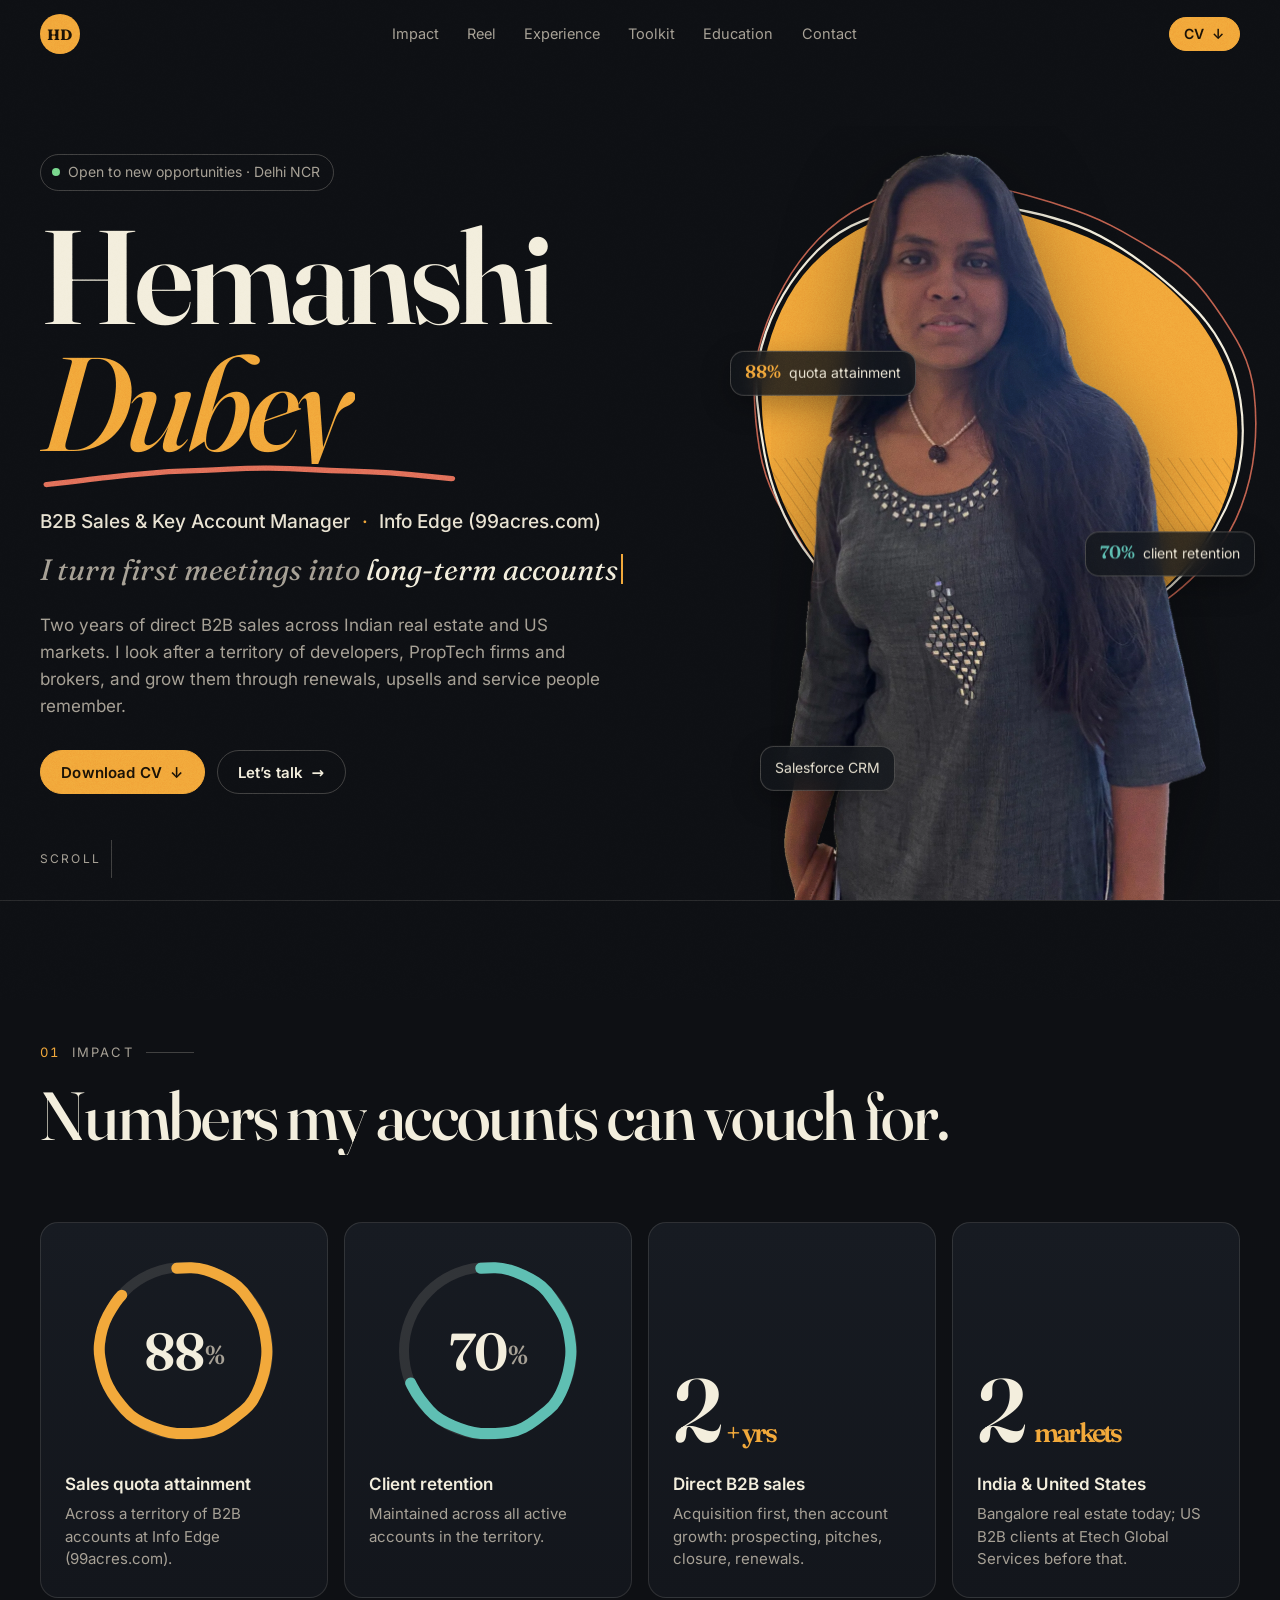
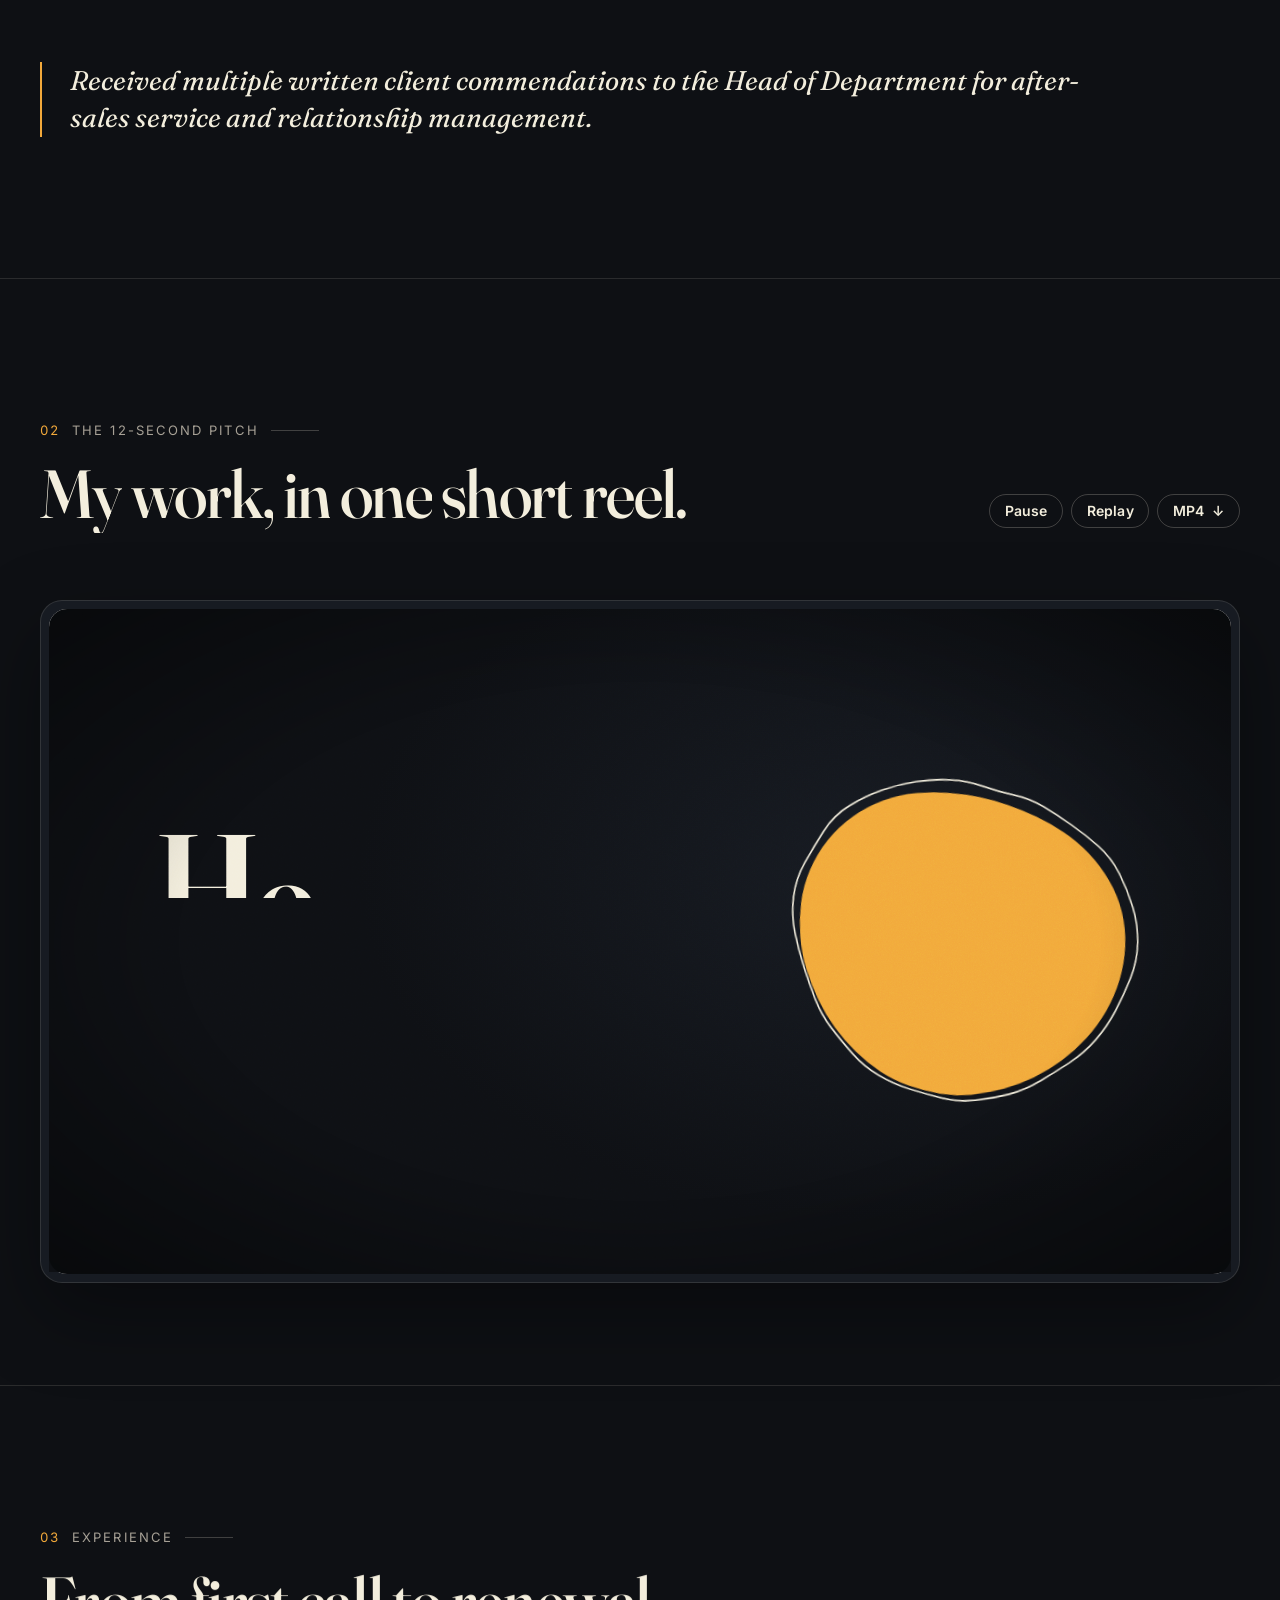
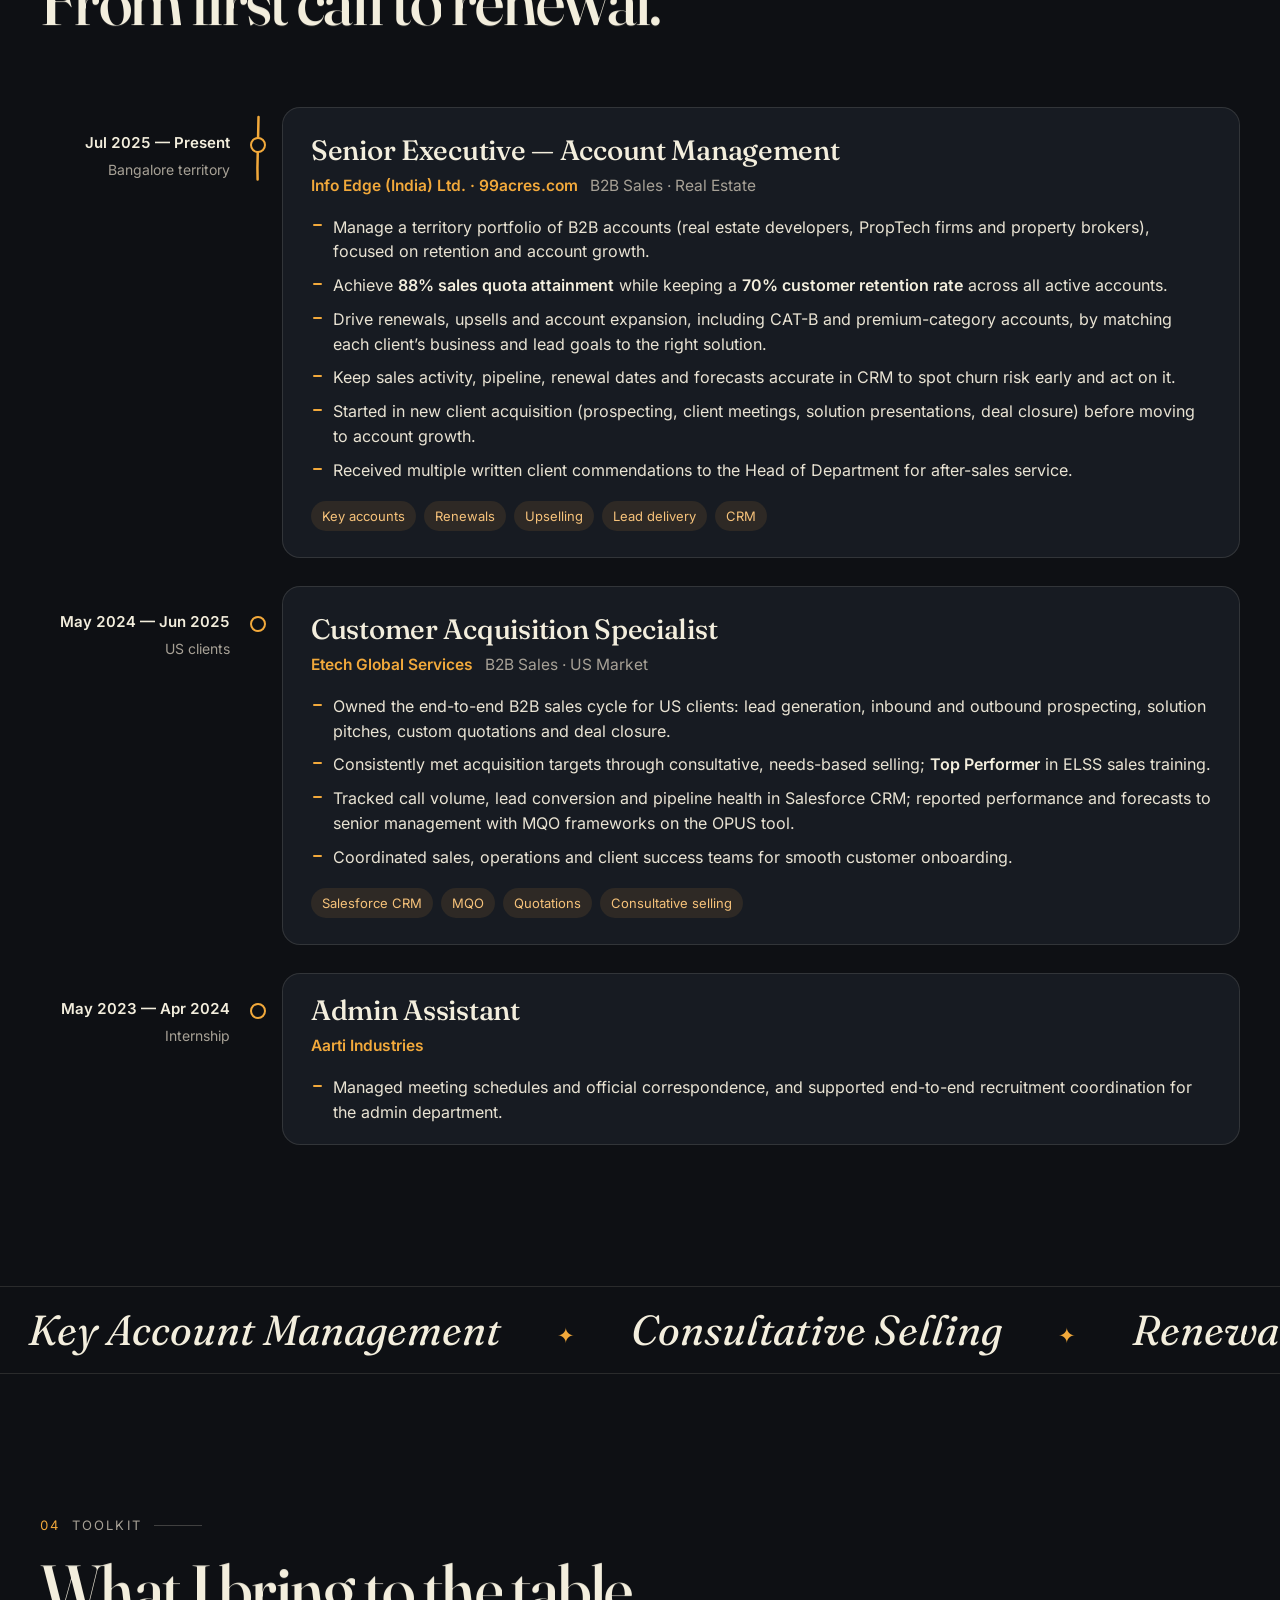
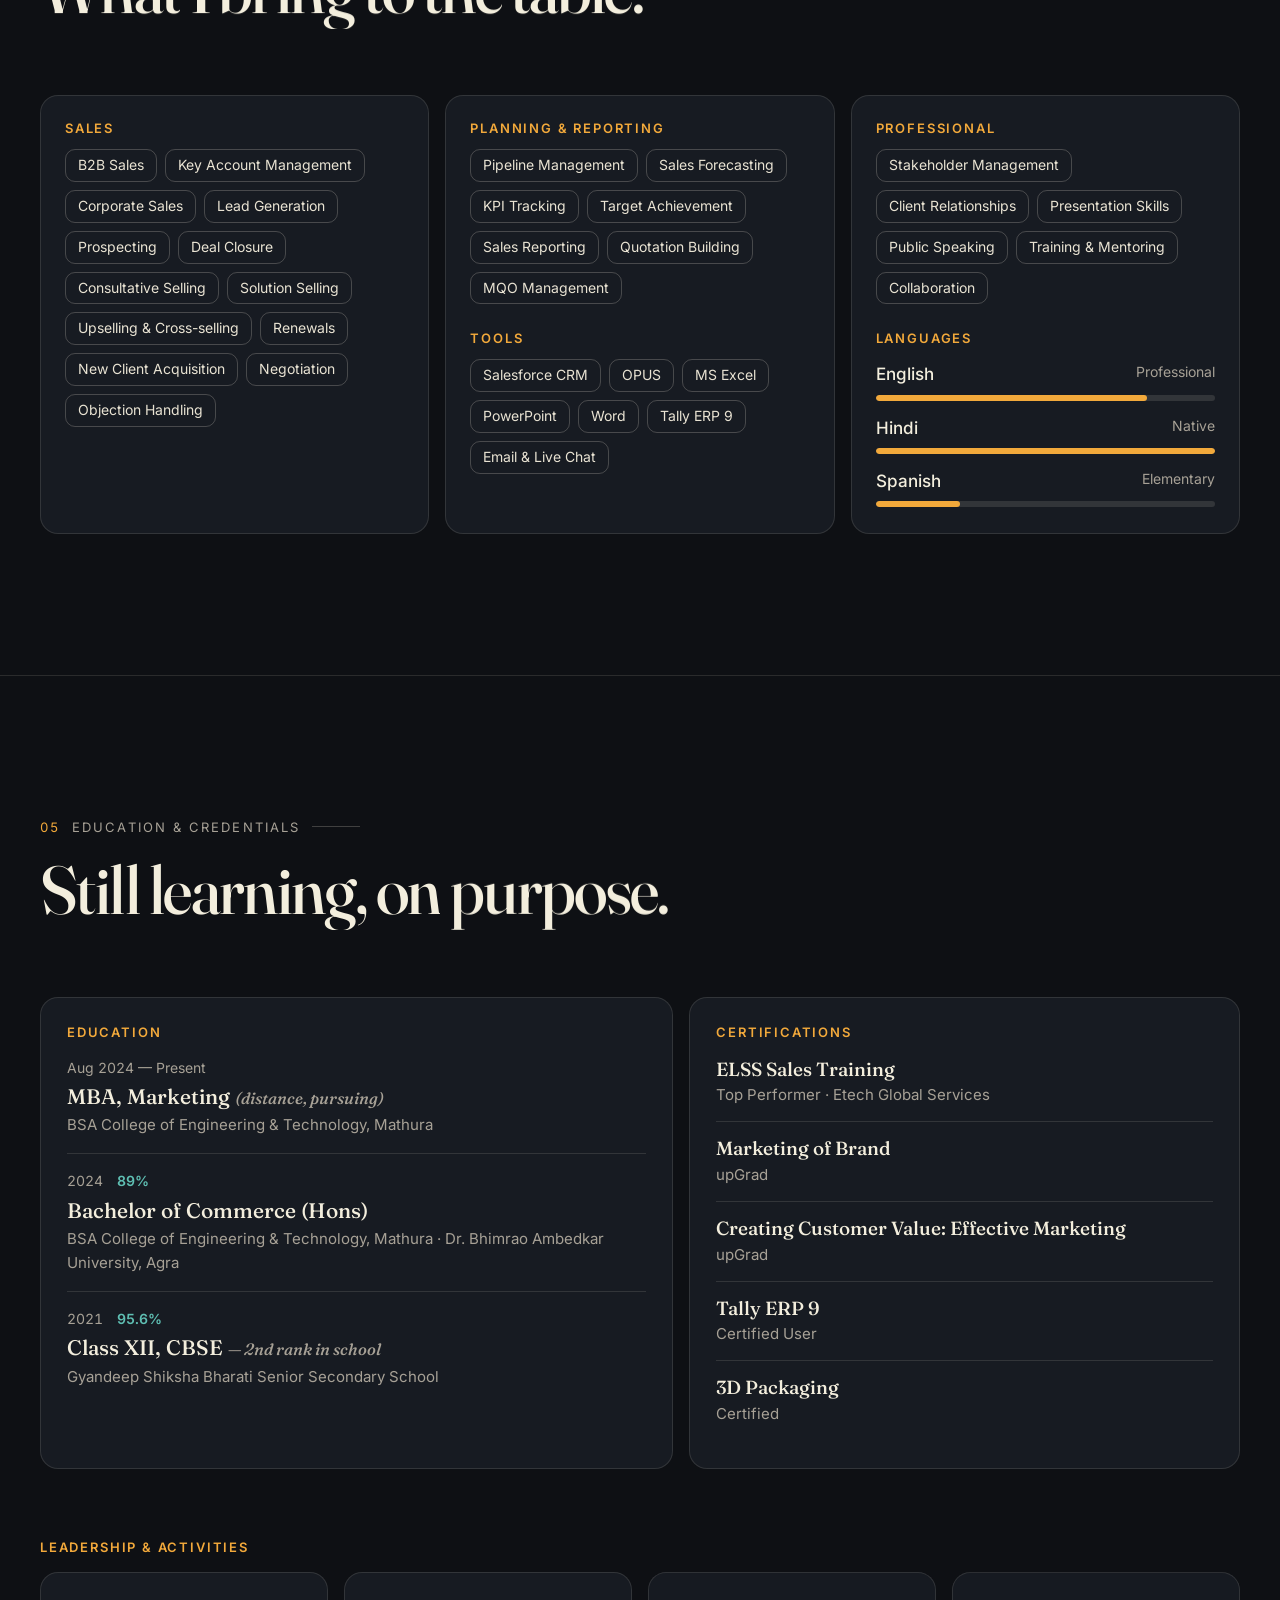
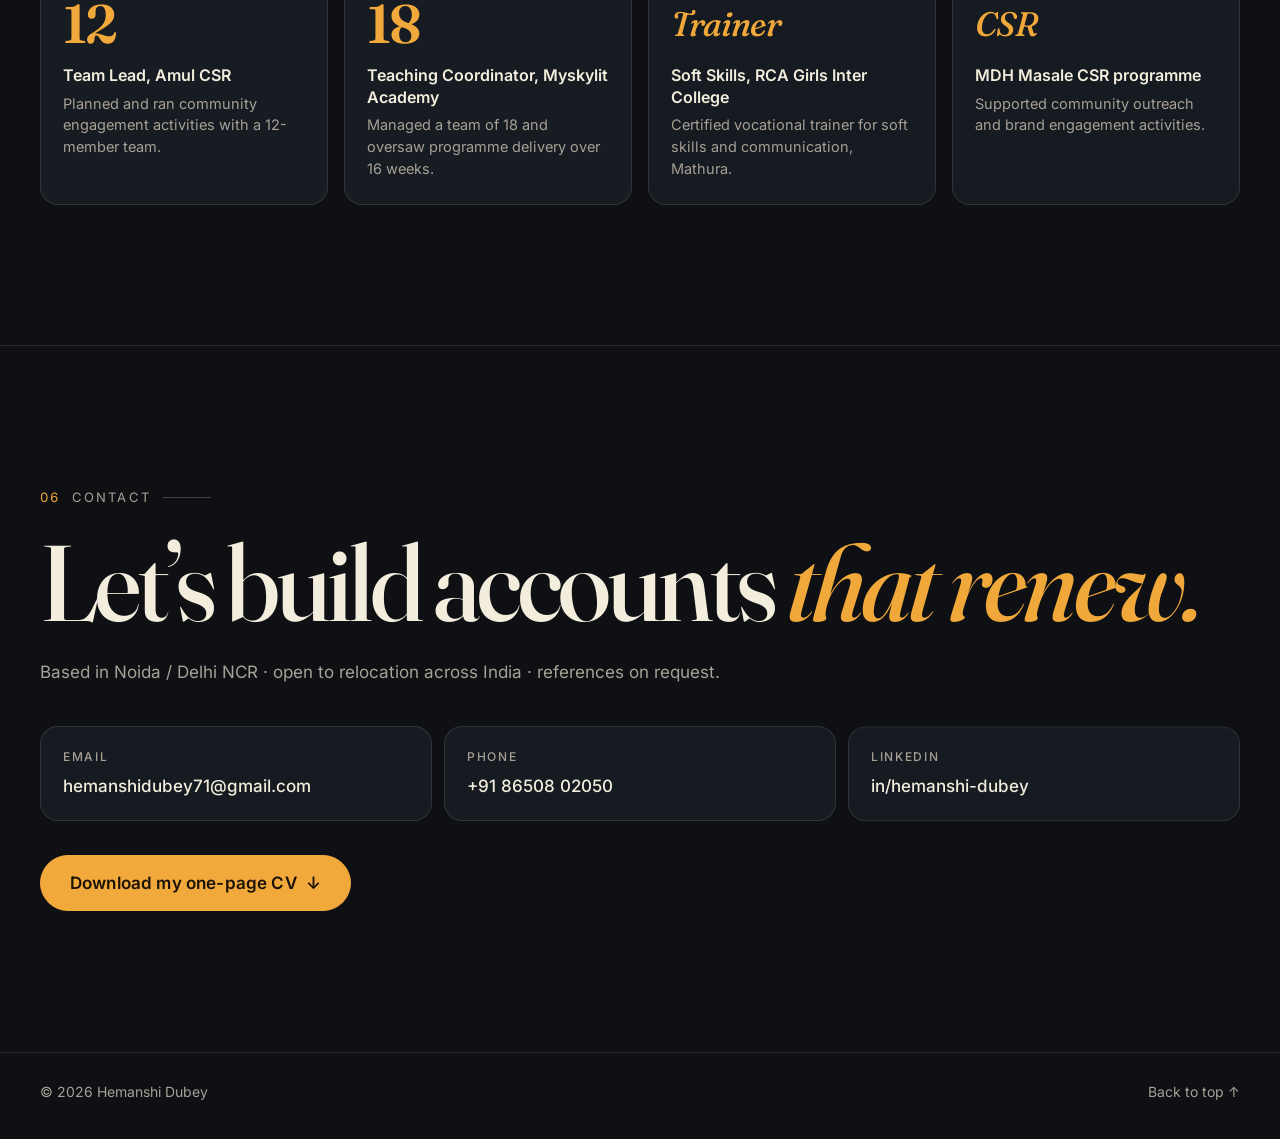
==== index.html @ a1d341cd "Hemanshi Dubey: portfolio site, one-page CV and 12-second reel Static site served from the repo root" ====
<!doctype html>
<html lang="en">
<head>
  <meta charset="utf-8">
  <meta name="viewport" content="width=device-width, initial-scale=1, viewport-fit=cover">
  <title>Hemanshi Dubey — B2B Sales &amp; Key Account Manager</title>
  <meta name="description" content="Hemanshi Dubey — B2B Sales Account Manager at Info Edge (99acres.com). 88% quota attainment, 70% client retention, real estate and US B2B markets. Based in Noida / Delhi NCR, open to relocation.">
  <meta name="theme-color" content="#0E1014">
  <link rel="canonical" href="https://hemanshi-dubey.vercel.app/">
  <meta property="og:type" content="profile">
  <meta property="og:title" content="Hemanshi Dubey — B2B Sales & Key Account Manager">
  <meta property="og:description" content="88% quota attainment · 70% client retention · Real estate & US B2B sales. Info Edge (99acres.com).">
  <meta property="og:url" content="https://hemanshi-dubey.vercel.app/">
  <meta property="og:image" content="https://hemanshi-dubey.vercel.app/assets/og.jpg">
  <meta property="og:image:width" content="1200">
  <meta property="og:image:height" content="630">
  <meta name="twitter:card" content="summary_large_image">
  <link rel="icon" href="assets/favicon.svg" type="image/svg+xml">
  <link rel="preload" href="assets/fonts/fraunces-normal.woff2" as="font" type="font/woff2" crossorigin>
  <link rel="preload" href="assets/fonts/inter-normal.woff2" as="font" type="font/woff2" crossorigin>
  <link rel="preload" href="assets/hemanshi.webp" as="image" type="image/webp">
  <script>document.documentElement.classList.add("js")</script>
  <link rel="stylesheet" href="styles.css">
  <script type="application/ld+json">
  {
    "@context": "https://schema.org",
    "@type": "Person",
    "name": "Hemanshi Dubey",
    "jobTitle": "Senior Executive — Account Management",
    "worksFor": { "@type": "Organization", "name": "Info Edge (India) Ltd. — 99acres.com" },
    "email": "mailto:hemanshidubey71@gmail.com",
    "telephone": "+91 8650802050",
    "address": { "@type": "PostalAddress", "addressLocality": "Noida", "addressRegion": "Uttar Pradesh", "addressCountry": "IN" },
    "url": "https://hemanshi-dubey.vercel.app/",
    "sameAs": ["https://www.linkedin.com/in/hemanshi-dubey-42394a299"]
  }
  </script>
</head>
<body>
  <canvas class="intro" aria-hidden="true"></canvas>
  <noscript><style>.intro{display:none}</style></noscript>
  <div class="grain" aria-hidden="true"></div>

  <header class="nav" id="top">
    <a class="nav__mark" href="#top" aria-label="Hemanshi Dubey, back to top">
      <span class="mono">HD</span>
    </a>
    <nav class="nav__links" aria-label="Sections">
      <a href="#impact">Impact</a>
      <a href="#reel">Reel</a>
      <a href="#experience">Experience</a>
      <a href="#toolkit">Toolkit</a>
      <a href="#credentials">Education</a>
      <a href="#contact">Contact</a>
    </nav>
    <a class="btn btn--small" href="Hemanshi_Dubey_CV.pdf" download>CV <span aria-hidden="true">↓</span></a>
  </header>

  <main>
    <!-- ───────────── Hero ───────────── -->
    <section class="hero" aria-labelledby="name">
      <div class="hero__copy">
        <p class="pill reveal-up"><span class="pill__dot" aria-hidden="true"></span>Open to new opportunities · Delhi NCR</p>
        <h1 id="name" class="hero__name">
          <span class="line"><span class="split">Hemanshi</span></span>
          <span class="line line--accent"><span class="split">Dubey</span><svg class="swoosh" viewBox="0 0 400 60" preserveAspectRatio="none" aria-hidden="true"><path pathLength="1"/></svg></span>
        </h1>
        <p class="hero__role reveal-up">B2B Sales &amp; Key Account Manager <span class="sep">·</span> <span class="co">Info Edge (99acres.com)</span></p>
        <p class="hero__typed reveal-up" aria-label="I turn first meetings into long-term accounts.">
          <span aria-hidden="true">I turn first meetings into <span class="typed">long-term accounts</span><span class="caret"></span></span>
        </p>
        <p class="hero__summary reveal-up">
          Two years of direct B2B sales across Indian real estate and US markets. I look after a territory of
          developers, PropTech firms and brokers, and grow them through renewals, upsells and service people remember.
        </p>
        <div class="hero__ctas reveal-up">
          <a class="btn" href="Hemanshi_Dubey_CV.pdf" download>Download CV <span aria-hidden="true">↓</span></a>
          <a class="btn btn--ghost" href="#contact">Let’s talk <span aria-hidden="true">→</span></a>
        </div>
      </div>

      <figure class="hero__figure" aria-label="Portrait of Hemanshi Dubey">
        <div class="hero__halo" aria-hidden="true"><svg class="hero__blob" viewBox="0 0 600 600">
          <defs>
            <pattern id="hatch" width="9" height="9" patternUnits="userSpaceOnUse" patternTransform="rotate(-35)">
              <line x1="0" y1="0" x2="0" y2="9" stroke="#1A1206" stroke-width="1.4" stroke-opacity=".22"/>
            </pattern>
            <clipPath id="blob-clip"><path class="blob-clip-path"/></clipPath>
          </defs>
          <path class="blob-fill"/>
          <rect x="0" y="330" width="600" height="300" fill="url(#hatch)" clip-path="url(#blob-clip)"/>
          <path class="blob-ink blob-ink--b"/>
          <path class="blob-ink"/>
        </svg></div>
        <img class="hero__photo" src="assets/hemanshi.webp" width="900" height="1554" alt="Hemanshi Dubey, smiling, in a charcoal kurta with mirror-work embroidery" fetchpriority="high">
        <div class="chip chip--a"><b>88%</b> quota attainment</div>
        <div class="chip chip--b"><b>70%</b> client retention</div>
        <div class="chip chip--c">Salesforce CRM</div>
      </figure>

      <a class="hero__scroll" href="#impact" aria-label="Scroll to impact">
        <span>Scroll</span><i aria-hidden="true"></i>
      </a>
    </section>

    <!-- ───────────── Impact ───────────── -->
    <section class="section" id="impact" aria-labelledby="impact-h">
      <div class="container">
        <header class="section__head">
          <p class="eyebrow"><span>01</span> Impact</p>
          <h2 id="impact-h" class="h2 split-words">Numbers my accounts can vouch for.</h2>
        </header>

        <div class="stats">
          <article class="stat" data-ring="0.88">
            <div class="stat__dial">
              <svg viewBox="0 0 200 200" aria-hidden="true"><circle class="stat__track" cx="100" cy="100" r="84"/><path class="stat__ring" pathLength="1"/></svg>
              <p class="stat__num"><span class="count" data-to="88">0</span><span class="suffix">%</span></p>
            </div>
            <h3>Sales quota attainment</h3>
            <p>Across a territory of B2B accounts at Info Edge (99acres.com).</p>
          </article>
          <article class="stat stat--teal" data-ring="0.70">
            <div class="stat__dial">
              <svg viewBox="0 0 200 200" aria-hidden="true"><circle class="stat__track" cx="100" cy="100" r="84"/><path class="stat__ring" pathLength="1"/></svg>
              <p class="stat__num"><span class="count" data-to="70">0</span><span class="suffix">%</span></p>
            </div>
            <h3>Client retention</h3>
            <p>Maintained across all active accounts in the territory.</p>
          </article>
          <article class="stat stat--plain">
            <p class="stat__num stat__num--big"><span class="count" data-to="2">0</span><span class="suffix">+ yrs</span></p>
            <h3>Direct B2B sales</h3>
            <p>Acquisition first, then account growth: prospecting, pitches, closure, renewals.</p>
          </article>
          <article class="stat stat--plain">
            <p class="stat__num stat__num--big"><span class="count" data-to="2">0</span><span class="suffix">&nbsp;markets</span></p>
            <h3>India &amp; United States</h3>
            <p>Bangalore real estate today; US B2B clients at Etech Global Services before that.</p>
          </article>
        </div>

        <blockquote class="quote reveal-up">
          <p>Received multiple written client commendations to the Head of Department for after-sales service and relationship management.</p>
        </blockquote>
      </div>
    </section>

    <!-- ───────────── Reel ───────────── -->
    <section class="section section--tight" id="reel" aria-labelledby="reel-h">
      <div class="container">
        <header class="section__head section__head--row">
          <div>
            <p class="eyebrow"><span>02</span> The 12-second pitch</p>
            <h2 id="reel-h" class="h2 split-words">My work, in one short reel.</h2>
          </div>
          <div class="reel__controls">
            <button class="btn btn--ghost btn--small" type="button" data-reel="toggle" aria-pressed="false">Pause</button>
            <button class="btn btn--ghost btn--small" type="button" data-reel="replay">Replay</button>
            <a class="btn btn--ghost btn--small" href="reel/hemanshi-reel.mp4" download>MP4 <span aria-hidden="true">↓</span></a>
          </div>
        </header>
        <div class="reel reveal-up">
          <div class="reel__stage">
            <iframe src="reel/index.html" title="A 12-second motion reel: Hemanshi Dubey, 88% quota attainment, 70% client retention" loading="lazy" tabindex="-1"></iframe>
          </div>
        </div>
      </div>
    </section>

    <!-- ───────────── Experience ───────────── -->
    <section class="section" id="experience" aria-labelledby="exp-h">
      <div class="container">
        <header class="section__head">
          <p class="eyebrow"><span>03</span> Experience</p>
          <h2 id="exp-h" class="h2 split-words">From first call to renewal.</h2>
        </header>

        <div class="timeline">
          <svg class="timeline__line" viewBox="0 0 4 1000" preserveAspectRatio="none" aria-hidden="true"><path pathLength="1"/></svg>

          <article class="job">
            <span class="job__dot" aria-hidden="true"></span>
            <div class="job__meta">
              <p class="job__date">Jul 2025 — Present</p>
              <p class="job__place">Bangalore territory</p>
            </div>
            <div class="job__card">
              <h3>Senior Executive — Account Management</h3>
              <p class="job__org">Info Edge (India) Ltd. · 99acres.com <span>B2B Sales · Real Estate</span></p>
              <ul>
                <li>Manage a territory portfolio of B2B accounts (real estate developers, PropTech firms and property brokers), focused on retention and account growth.</li>
                <li>Achieve <strong>88% sales quota attainment</strong> while keeping a <strong>70% customer retention rate</strong> across all active accounts.</li>
                <li>Drive renewals, upsells and account expansion, including CAT-B and premium-category accounts, by matching each client’s business and lead goals to the right solution.</li>
                <li>Keep sales activity, pipeline, renewal dates and forecasts accurate in CRM to spot churn risk early and act on it.</li>
                <li>Started in new client acquisition (prospecting, client meetings, solution presentations, deal closure) before moving to account growth.</li>
                <li>Received multiple written client commendations to the Head of Department for after-sales service.</li>
              </ul>
              <p class="tags"><span>Key accounts</span><span>Renewals</span><span>Upselling</span><span>Lead delivery</span><span>CRM</span></p>
            </div>
          </article>

          <article class="job">
            <span class="job__dot" aria-hidden="true"></span>
            <div class="job__meta">
              <p class="job__date">May 2024 — Jun 2025</p>
              <p class="job__place">US clients</p>
            </div>
            <div class="job__card">
              <h3>Customer Acquisition Specialist</h3>
              <p class="job__org">Etech Global Services <span>B2B Sales · US Market</span></p>
              <ul>
                <li>Owned the end-to-end B2B sales cycle for US clients: lead generation, inbound and outbound prospecting, solution pitches, custom quotations and deal closure.</li>
                <li>Consistently met acquisition targets through consultative, needs-based selling; <strong>Top Performer</strong> in ELSS sales training.</li>
                <li>Tracked call volume, lead conversion and pipeline health in Salesforce CRM; reported performance and forecasts to senior management with MQO frameworks on the OPUS tool.</li>
                <li>Coordinated sales, operations and client success teams for smooth customer onboarding.</li>
              </ul>
              <p class="tags"><span>Salesforce CRM</span><span>MQO</span><span>Quotations</span><span>Consultative selling</span></p>
            </div>
          </article>

          <article class="job job--small">
            <span class="job__dot" aria-hidden="true"></span>
            <div class="job__meta">
              <p class="job__date">May 2023 — Apr 2024</p>
              <p class="job__place">Internship</p>
            </div>
            <div class="job__card">
              <h3>Admin Assistant</h3>
              <p class="job__org">Aarti Industries</p>
              <ul>
                <li>Managed meeting schedules and official correspondence, and supported end-to-end recruitment coordination for the admin department.</li>
              </ul>
            </div>
          </article>
        </div>
      </div>
    </section>

    <!-- ───────────── Toolkit ───────────── -->
    <section class="section" id="toolkit" aria-labelledby="tool-h">
      <div class="marquee" aria-hidden="true">
        <div class="marquee__track">
          <span>Key Account Management</span><span>Consultative Selling</span><span>Renewals</span><span>Upselling &amp; Cross-selling</span><span>Pipeline Forecasting</span><span>Negotiation</span><span>Client Retention</span><span>Solution Selling</span>
          <span>Key Account Management</span><span>Consultative Selling</span><span>Renewals</span><span>Upselling &amp; Cross-selling</span><span>Pipeline Forecasting</span><span>Negotiation</span><span>Client Retention</span><span>Solution Selling</span>
        </div>
      </div>
      <div class="container">
        <header class="section__head">
          <p class="eyebrow"><span>04</span> Toolkit</p>
          <h2 id="tool-h" class="h2 split-words">What I bring to the table.</h2>
        </header>

        <div class="skills">
          <div class="skill-group">
            <h3>Sales</h3>
            <p class="chips"><span>B2B Sales</span><span>Key Account Management</span><span>Corporate Sales</span><span>Lead Generation</span><span>Prospecting</span><span>Deal Closure</span><span>Consultative Selling</span><span>Solution Selling</span><span>Upselling &amp; Cross-selling</span><span>Renewals</span><span>New Client Acquisition</span><span>Negotiation</span><span>Objection Handling</span></p>
          </div>
          <div class="skill-group">
            <h3>Planning &amp; reporting</h3>
            <p class="chips"><span>Pipeline Management</span><span>Sales Forecasting</span><span>KPI Tracking</span><span>Target Achievement</span><span>Sales Reporting</span><span>Quotation Building</span><span>MQO Management</span></p>
            <h3>Tools</h3>
            <p class="chips"><span>Salesforce CRM</span><span>OPUS</span><span>MS Excel</span><span>PowerPoint</span><span>Word</span><span>Tally ERP 9</span><span>Email &amp; Live Chat</span></p>
          </div>
          <div class="skill-group">
            <h3>Professional</h3>
            <p class="chips"><span>Stakeholder Management</span><span>Client Relationships</span><span>Presentation Skills</span><span>Public Speaking</span><span>Training &amp; Mentoring</span><span>Collaboration</span></p>
            <h3>Languages</h3>
            <ul class="langs">
              <li><span>English</span><em>Professional</em><i style="--v:.8"></i></li>
              <li><span>Hindi</span><em>Native</em><i style="--v:1"></i></li>
              <li><span>Spanish</span><em>Elementary</em><i style="--v:.25"></i></li>
            </ul>
          </div>
        </div>
      </div>
    </section>

    <!-- ───────────── Education & credentials ───────────── -->
    <section class="section" id="credentials" aria-labelledby="cred-h">
      <div class="container">
        <header class="section__head">
          <p class="eyebrow"><span>05</span> Education &amp; credentials</p>
          <h2 id="cred-h" class="h2 split-words">Still learning, on purpose.</h2>
        </header>

        <div class="creds">
          <div class="cred-col">
            <h3 class="cred-col__h">Education</h3>
            <article class="edu">
              <p class="edu__when">Aug 2024 — Present</p>
              <h4>MBA, Marketing <em>(distance, pursuing)</em></h4>
              <p>BSA College of Engineering &amp; Technology, Mathura</p>
            </article>
            <article class="edu">
              <p class="edu__when">2024 <b>89%</b></p>
              <h4>Bachelor of Commerce (Hons)</h4>
              <p>BSA College of Engineering &amp; Technology, Mathura · Dr. Bhimrao Ambedkar University, Agra</p>
            </article>
            <article class="edu">
              <p class="edu__when">2021 <b>95.6%</b></p>
              <h4>Class XII, CBSE <em>— 2nd rank in school</em></h4>
              <p>Gyandeep Shiksha Bharati Senior Secondary School</p>
            </article>
          </div>

          <div class="cred-col">
            <h3 class="cred-col__h">Certifications</h3>
            <ul class="certs">
              <li><b>ELSS Sales Training</b> Top Performer · Etech Global Services</li>
              <li><b>Marketing of Brand</b> upGrad</li>
              <li><b>Creating Customer Value: Effective Marketing</b> upGrad</li>
              <li><b>Tally ERP 9</b> Certified User</li>
              <li><b>3D Packaging</b> Certified</li>
            </ul>
          </div>
        </div>

        <h3 class="cred-col__h cred-col__h--wide">Leadership &amp; activities</h3>
        <div class="lead-grid">
          <article class="lead"><p class="lead__num">12</p><h4>Team Lead, Amul CSR</h4><p>Planned and ran community engagement activities with a 12-member team.</p></article>
          <article class="lead"><p class="lead__num">18</p><h4>Teaching Coordinator, Myskylit Academy</h4><p>Managed a team of 18 and oversaw programme delivery over 16 weeks.</p></article>
          <article class="lead"><p class="lead__num lead__num--word">Trainer</p><h4>Soft Skills, RCA Girls Inter College</h4><p>Certified vocational trainer for soft skills and communication, Mathura.</p></article>
          <article class="lead"><p class="lead__num lead__num--word">CSR</p><h4>MDH Masale CSR programme</h4><p>Supported community outreach and brand engagement activities.</p></article>
        </div>
      </div>
    </section>

    <!-- ───────────── Contact ───────────── -->
    <section class="section contact" id="contact" aria-labelledby="contact-h">
      <div class="container">
        <p class="eyebrow"><span>06</span> Contact</p>
        <h2 id="contact-h" class="contact__h">Let’s build accounts <em>that renew.</em></h2>
        <p class="contact__sub">Based in Noida / Delhi NCR · open to relocation across India · references on request.</p>
        <div class="contact__links">
          <a class="contact__link" href="mailto:hemanshidubey71@gmail.com"><small>Email</small>hemanshidubey71@gmail.com</a>
          <a class="contact__link" href="tel:+918650802050"><small>Phone</small>+91 86508 02050</a>
          <a class="contact__link" href="https://www.linkedin.com/in/hemanshi-dubey-42394a299" target="_blank" rel="noopener"><small>LinkedIn</small>in/hemanshi-dubey</a>
        </div>
        <a class="btn btn--big" href="Hemanshi_Dubey_CV.pdf" download>Download my one-page CV <span aria-hidden="true">↓</span></a>
      </div>
    </section>
  </main>

  <footer class="footer">
    <p>© 2026 Hemanshi Dubey</p>
    <p><a href="#top">Back to top ↑</a></p>
  </footer>

  <script src="assets/vendor/gsap.min.js" defer></script>
  <script src="assets/vendor/ScrollTrigger.min.js" defer></script>
  <script src="ink.js" defer></script>
  <script src="main.js" defer></script>
</body>
</html>
---- styles.css ----
/* ───────── Fonts (self-hosted, latin subset) ───────── */
@font-face { font-family: "Fraunces"; src: url("assets/fonts/fraunces-normal.woff2") format("woff2"); font-weight: 300 800; font-style: normal; font-display: swap; }
@font-face { font-family: "Fraunces"; src: url("assets/fonts/fraunces-italic.woff2") format("woff2"); font-weight: 300 800; font-style: italic; font-display: swap; }
@font-face { font-family: "Inter"; src: url("assets/fonts/inter-normal.woff2") format("woff2"); font-weight: 400 700; font-style: normal; font-display: swap; }

/* ───────── Tokens ───────── */
:root {
  --bg: #0E1014;
  --bg-2: #13161C;
  --card: #171B22;
  --line: rgba(243, 238, 221, 0.12);
  --line-2: rgba(243, 238, 221, 0.22);
  --paper: #F3EEDD;
  --text: #E9E3D3;
  --muted: #A7A196;
  --marigold: #F2A93B;
  --marigold-ink: #1A1206;
  --terra: #E2725B;
  --teal: #5FBFB3;
  --serif: "Fraunces", "Iowan Old Style", Georgia, serif;
  --sans: "Inter", system-ui, -apple-system, "Segoe UI", Roboto, sans-serif;
  --gutter: clamp(16px, 4vw, 40px);
  --max: 1200px;
  --radius: 18px;
  --ease: cubic-bezier(.22, .61, .36, 1);
  color-scheme: dark;
}

*, *::before, *::after { box-sizing: border-box; }
html { -webkit-text-size-adjust: 100%; scroll-behavior: smooth; scroll-padding-top: 84px; overflow-x: clip; }
body {
  margin: 0;
  background: var(--bg);
  color: var(--text);
  font: 400 17px/1.6 var(--sans);
  -webkit-font-smoothing: antialiased;
  overflow-x: hidden;
}
img, svg { display: block; max-width: 100%; }
a { color: inherit; }
h1, h2, h3, h4, p { margin: 0; }
::selection { background: var(--marigold); color: var(--marigold-ink); }
:focus-visible { outline: 2px solid var(--marigold); outline-offset: 3px; border-radius: 6px; }

/* ───────── Overlays: intro paint + film grain ───────── */
.intro { position: fixed; inset: 0; width: 100vw; height: 100vh; z-index: 100; pointer-events: none; background: var(--marigold); }
.grain {
  position: fixed; inset: -100px; z-index: 90; pointer-events: none;
  opacity: .09; mix-blend-mode: overlay;
  animation: grain 1s steps(8) infinite;
}
@keyframes grain {
  0% { transform: translate(0, 0); } 12.5% { transform: translate(-37px, 21px); } 25% { transform: translate(18px, -44px); }
  37.5% { transform: translate(-52px, -9px); } 50% { transform: translate(41px, 33px); } 62.5% { transform: translate(-11px, 57px); }
  75% { transform: translate(63px, -27px); } 87.5% { transform: translate(-29px, -61px); } 100% { transform: translate(0, 0); }
}

/* ───────── Buttons, pills, chips ───────── */
.btn {
  display: inline-flex; align-items: center; gap: .55em;
  padding: .9em 1.35em; border-radius: 999px; border: 1px solid var(--marigold);
  background: var(--marigold); color: var(--marigold-ink);
  font: 600 15px/1 var(--sans); letter-spacing: .01em; text-decoration: none; cursor: pointer;
  transition: transform .35s var(--ease), background-color .25s, color .25s, border-color .25s;
}
.btn:hover { transform: translateY(-2px); background: #FFBE5C; border-color: #FFBE5C; }
.btn--ghost { background: transparent; color: var(--paper); border-color: var(--line-2); }
.btn--ghost:hover { background: rgba(243, 238, 221, .06); border-color: var(--paper); }
.btn--small { padding: .65em 1.05em; font-size: 14px; }
.btn--big { padding: 1.1em 1.7em; font-size: 17px; }

.pill {
  display: inline-flex; align-items: center; gap: .6em; padding: .45em .95em .45em .75em;
  border: 1px solid var(--line-2); border-radius: 999px; color: var(--muted); font-size: 14px;
}
.pill__dot { width: 8px; height: 8px; border-radius: 50%; background: #7BD88F; box-shadow: 0 0 0 0 rgba(123, 216, 143, .6); animation: ping 2.4s var(--ease) infinite; }
@keyframes ping { 0% { box-shadow: 0 0 0 0 rgba(123, 216, 143, .55); } 70%, 100% { box-shadow: 0 0 0 9px rgba(123, 216, 143, 0); } }

/* ───────── Nav ───────── */
.nav {
  position: fixed; top: 0; left: 0; right: 0; z-index: 50;
  display: flex; align-items: center; justify-content: space-between; gap: 16px;
  padding: 14px var(--gutter);
  transition: background-color .3s, border-color .3s, backdrop-filter .3s;
  border-bottom: 1px solid transparent;
}
.nav.is-scrolled { background: rgba(14, 16, 20, .72); backdrop-filter: blur(14px); -webkit-backdrop-filter: blur(14px); border-bottom-color: var(--line); }
.nav__mark { text-decoration: none; }
.mono {
  display: grid; place-items: center; width: 40px; height: 40px; border-radius: 50%;
  background: var(--marigold); color: var(--marigold-ink); font: 700 15px/1 var(--serif); letter-spacing: .02em;
}
.nav__links { display: flex; gap: clamp(14px, 2.2vw, 30px); }
.nav__links a { color: var(--muted); text-decoration: none; font-size: 14.5px; transition: color .2s; }
.nav__links a:hover, .nav__links a.is-active { color: var(--paper); }
@media (max-width: 820px) { .nav__links { display: none; } }

/* ───────── Hero ───────── */
.hero {
  position: relative; min-height: 100svh;
  display: grid; grid-template-columns: minmax(0, 7fr) minmax(0, 5fr); align-items: end; gap: 24px;
  max-width: calc(var(--max) + 2 * var(--gutter)); margin: 0 auto;
  padding: 120px var(--gutter) 0;
}
.hero__copy { align-self: center; padding-bottom: 72px; }
.hero__name {
  margin: 26px 0 22px;
  font: 600 clamp(58px, 10.4vw, 148px)/.9 var(--serif); letter-spacing: -.035em; color: var(--paper);
  font-variation-settings: "opsz" 144;
}
.hero__name .line { display: block; position: relative; overflow: hidden; padding-bottom: .06em; }
.hero__name .line--accent { font-style: italic; font-weight: 500; color: var(--marigold); overflow: visible; }
.hero__name .line--accent .split { display: inline-block; overflow: hidden; padding-right: .06em; }
.split .ch { display: inline-block; will-change: transform; }
.swoosh { position: absolute; left: .02em; bottom: -.12em; width: 3.1em; height: .34em; overflow: visible; }
.swoosh path { fill: none; stroke: var(--terra); stroke-width: 7; stroke-linecap: round; }

.hero__role { font-size: clamp(16px, 1.6vw, 19px); color: var(--text); font-weight: 500; }
.hero__role .sep { color: var(--marigold); margin: 0 .35em; }
@media (max-width: 520px) { .hero__role .sep { display: none; } .hero__role .co { display: block; color: var(--muted); } }
.hero__typed { margin-top: 14px; font: italic 400 clamp(21px, 2.3vw, 30px)/1.3 var(--serif); color: var(--muted); min-height: 1.3em; }
.hero__typed .typed { color: var(--paper); }
.caret { display: inline-block; width: 2px; height: 1em; margin-left: 3px; vertical-align: -.12em; background: var(--marigold); animation: blink 1s steps(1) infinite; }
@keyframes blink { 50% { opacity: 0; } }
.hero__summary { max-width: 34em; margin-top: 22px; color: var(--muted); }
.hero__ctas { display: flex; flex-wrap: wrap; gap: 12px; margin-top: 30px; }

.hero__figure { position: relative; margin: 0; align-self: end; height: min(86svh, 780px); display: flex; align-items: flex-end; justify-content: center; }
.hero__halo { position: absolute; left: 50%; top: 39%; width: min(122%, 660px); aspect-ratio: 1; transform: translate(-50%, -50%); }
.hero__blob { width: 100%; height: 100%; overflow: visible; }
.blob-fill { fill: var(--marigold); }
.blob-ink { fill: none; stroke: var(--paper); stroke-width: 2.2; stroke-linejoin: round; }
.blob-ink--b { stroke: var(--terra); stroke-width: 1.6; opacity: .85; }
.hero__photo { position: relative; height: 100%; width: auto; max-width: 100%; object-fit: contain; object-position: bottom; filter: drop-shadow(0 18px 40px rgba(0, 0, 0, .35)); }

.chip {
  position: absolute; z-index: 2; padding: 10px 14px; border-radius: 14px;
  background: rgba(19, 22, 28, .82); border: 1px solid var(--line-2); backdrop-filter: blur(10px); -webkit-backdrop-filter: blur(10px);
  color: var(--text); font-size: 14px; white-space: nowrap; box-shadow: 0 10px 30px rgba(0, 0, 0, .3);
}
.chip b { font: 600 18px/1 var(--serif); color: var(--marigold); margin-right: 4px; }
.chip--a { left: -4%; top: 30%; }
.chip--b { right: -3%; top: 52%; }
.chip--b b { color: var(--teal); }
.chip--c { left: 2%; bottom: 14%; }

.hero__scroll { position: absolute; left: var(--gutter); bottom: 22px; display: flex; align-items: center; gap: 10px; color: var(--muted); font-size: 12px; letter-spacing: .18em; text-transform: uppercase; text-decoration: none; }
.hero__scroll i { position: relative; width: 1px; height: 38px; background: var(--line-2); overflow: hidden; }
.hero__scroll i::after { content: ""; position: absolute; left: 0; top: -40%; width: 1px; height: 40%; background: var(--marigold); animation: drip 2.2s var(--ease) infinite; }
@keyframes drip { to { top: 100%; } }

@media (max-width: 960px) {
  .hero { grid-template-columns: 1fr; padding-top: 104px; min-height: auto; gap: 0; }
  .hero__copy { padding-bottom: 36px; }
  .hero__figure { height: min(70svh, 560px); max-width: 520px; width: 100%; margin: 0 auto; }
  .hero__scroll { display: none; }
}
@media (max-width: 520px) {
  .chip { font-size: 12.5px; padding: 8px 11px; }
  .chip b { font-size: 16px; }
  .chip--a { left: 0; top: 22%; }
  .chip--b { right: 0; top: 50%; }
  .chip--c { left: 2%; bottom: 10%; }
  .hero__ctas .btn { flex: 1 1 auto; justify-content: center; }
}

/* ───────── Sections ───────── */
.container { max-width: calc(var(--max) + 2 * var(--gutter)); margin: 0 auto; padding: 0 var(--gutter); }
.section { position: relative; padding: clamp(84px, 11vw, 150px) 0; border-top: 1px solid var(--line); }
.section--tight { padding-bottom: clamp(60px, 8vw, 110px); }
.section__head { margin-bottom: clamp(40px, 6vw, 72px); }
.section__head--row { display: flex; align-items: flex-end; justify-content: space-between; gap: 24px; flex-wrap: wrap; }
.eyebrow { display: flex; align-items: center; gap: 12px; color: var(--muted); font-size: 13px; letter-spacing: .16em; text-transform: uppercase; }
.eyebrow span { color: var(--marigold); font-variant-numeric: tabular-nums; }
.eyebrow::after { content: ""; width: 48px; height: 1px; background: var(--line-2); }
.h2 { margin-top: 18px; max-width: 16em; font: 500 clamp(36px, 5.4vw, 68px)/1.02 var(--serif); letter-spacing: -.025em; color: var(--paper); font-variation-settings: "opsz" 120; }
.split-words .w { display: inline-block; overflow: hidden; vertical-align: top; padding-bottom: .08em; margin-bottom: -.08em; }
.split-words .w > span { display: inline-block; will-change: transform; }

/* ───────── Impact ───────── */
.stats { display: grid; grid-template-columns: repeat(4, minmax(0, 1fr)); gap: 16px; }
.stat {
  position: relative; padding: 28px 24px 26px; border-radius: var(--radius);
  background: linear-gradient(180deg, var(--card), var(--bg-2)); border: 1px solid var(--line);
  display: flex; flex-direction: column;
}
.stat h3 { margin-top: 18px; font: 600 17px/1.3 var(--sans); color: var(--paper); }
.stat > p:last-child { margin-top: 8px; color: var(--muted); font-size: 15px; line-height: 1.5; }
.stat__dial { position: relative; width: 100%; max-width: 200px; aspect-ratio: 1; margin: 0 auto 4px; }
.stat__dial svg { width: 100%; height: 100%; overflow: visible; }
.stat__track { fill: none; stroke: var(--line); stroke-width: 10; }
.stat__ring { fill: none; stroke: var(--marigold); stroke-width: 11; stroke-linecap: round; stroke-linejoin: round; }
.stat--teal .stat__ring { stroke: var(--teal); }
.stat__num {
  position: absolute; inset: 0; display: flex; align-items: center; justify-content: center;
  font: 600 52px/1 var(--serif); color: var(--paper); font-variant-numeric: tabular-nums; letter-spacing: -.03em;
}
.stat__num .count { display: inline-block; transform-origin: center; }
.stat__num .suffix { display: inline-block; font-size: .5em; margin-left: 2px; color: var(--muted); align-self: center; margin-top: .3em; }
.stat--plain { justify-content: flex-end; }
.stat__num--big { position: static; justify-content: flex-start; align-items: baseline; font-size: clamp(64px, 7vw, 92px); margin-top: auto; padding-top: 40px; }
.stat__num--big .suffix { font-size: .3em; margin-left: 6px; color: var(--marigold); align-self: baseline; margin-top: 0; }
@media (max-width: 1020px) { .stats { grid-template-columns: repeat(2, minmax(0, 1fr)); } }
@media (max-width: 520px) { .stats { gap: 12px; } .stat { padding: 20px 16px; } .stat__num { font-size: 40px; } .stat h3 { font-size: 15.5px; } .stat > p:last-child { font-size: 14px; } .stat__num--big { padding-top: 20px; font-size: 56px; } }

.quote { position: relative; margin: clamp(40px, 6vw, 64px) 0 0; padding: 0 0 0 28px; border-left: 2px solid var(--marigold); }
.quote p { max-width: 38em; font: italic 400 clamp(20px, 2.2vw, 27px)/1.4 var(--serif); color: var(--paper); }

/* ───────── Reel ───────── */
.reel__controls { display: flex; flex-wrap: wrap; gap: 8px; }
.reel { border-radius: calc(var(--radius) + 4px); padding: 8px; background: var(--card); border: 1px solid var(--line); box-shadow: 0 30px 80px rgba(0, 0, 0, .35); }
.reel__stage { position: relative; width: 100%; aspect-ratio: 16 / 9; overflow: hidden; border-radius: var(--radius); background: #0E1014; }
.reel__stage iframe { position: absolute; left: 0; top: 0; width: 1920px; height: 1080px; border: 0; transform-origin: 0 0; pointer-events: none; }

/* ───────── Experience ───────── */
.timeline { position: relative; display: grid; gap: 28px; padding-left: 0; }
.timeline__line { position: absolute; left: 216px; top: 10px; width: 4px; height: calc(100% - 20px); overflow: visible; }
.timeline__line path { fill: none; stroke: var(--marigold); stroke-width: 2.5; stroke-linecap: round; vector-effect: non-scaling-stroke; }
.job { position: relative; display: grid; grid-template-columns: 190px minmax(0, 1fr); gap: 52px; }
.job__dot { position: absolute; left: 210px; top: 30px; width: 16px; height: 16px; border-radius: 50%; background: var(--bg); border: 2.5px solid var(--marigold); z-index: 1; }
.job__meta { padding-top: 24px; text-align: right; }
.job__date { color: var(--paper); font-weight: 600; font-size: 15px; font-variant-numeric: tabular-nums; }
.job__place { color: var(--muted); font-size: 14px; margin-top: 4px; }
.job__card { padding: 26px 28px; border-radius: var(--radius); background: var(--card); border: 1px solid var(--line); }
.job__card h3 { font: 500 clamp(22px, 2.4vw, 28px)/1.2 var(--serif); color: var(--paper); letter-spacing: -.01em; }
.job__org { margin-top: 6px; color: var(--marigold); font-weight: 600; font-size: 15.5px; }
.job__org span { margin-left: 8px; color: var(--muted); font-weight: 400; }
.job__card ul { margin: 16px 0 0; padding: 0; list-style: none; display: grid; gap: 9px; }
.job__card li { position: relative; padding-left: 22px; color: var(--text); font-size: 16px; line-height: 1.55; }
.job__card li::before { content: ""; position: absolute; left: 2px; top: .62em; width: 9px; height: 2px; border-radius: 2px; background: var(--marigold); }
.job__card strong { color: var(--paper); font-weight: 600; }
.job--small .job__card { padding: 20px 28px; }
.tags { display: flex; flex-wrap: wrap; gap: 8px; margin-top: 18px; }
.tags span { padding: 5px 11px; border-radius: 999px; background: rgba(242, 169, 59, .1); color: #F6C27A; font-size: 13px; }
@media (max-width: 860px) {
  .timeline { padding-left: 30px; }
  .timeline__line { left: 7px; }
  .job { grid-template-columns: 1fr; gap: 10px; }
  .job__dot { left: -29px; top: 4px; }
  .job__meta { padding-top: 0; text-align: left; display: flex; gap: 10px; align-items: baseline; flex-wrap: wrap; }
  .job__place { margin-top: 0; }
  .job__card { padding: 20px 18px; }
  .job__card li { font-size: 15px; }
}

/* ───────── Toolkit ───────── */
#toolkit { padding-top: 0; }
.marquee { overflow: hidden; border-bottom: 1px solid var(--line); margin-bottom: clamp(84px, 11vw, 150px); padding: 22px 0; }
.marquee__track { display: flex; width: max-content; animation: marquee 38s linear infinite; }
.marquee__track span { padding: 0 28px; font: italic 400 clamp(26px, 3.4vw, 42px)/1 var(--serif); color: var(--paper); white-space: nowrap; }
.marquee__track span::after { content: "✦"; margin-left: 56px; font-style: normal; font-size: .5em; color: var(--marigold); vertical-align: middle; }
@keyframes marquee { to { transform: translateX(-50%); } }

.skills { display: grid; grid-template-columns: repeat(3, minmax(0, 1fr)); gap: 16px; }
.skill-group { padding: 26px 24px; border-radius: var(--radius); background: var(--card); border: 1px solid var(--line); }
.skill-group h3 { font: 600 13px/1 var(--sans); letter-spacing: .14em; text-transform: uppercase; color: var(--marigold); }
.skill-group h3:not(:first-child) { margin-top: 28px; }
.chips { display: flex; flex-wrap: wrap; gap: 8px; margin-top: 14px; }
.chips span { padding: 7px 12px; border-radius: 10px; border: 1px solid var(--line-2); color: var(--text); font-size: 14px; line-height: 1.2; }
.langs { list-style: none; margin: 16px 0 0; padding: 0; display: grid; gap: 14px; }
.langs li { display: grid; grid-template-columns: 1fr auto; gap: 6px 10px; }
.langs span { color: var(--paper); font-weight: 500; }
.langs em { color: var(--muted); font-style: normal; font-size: 14px; }
.langs i { grid-column: 1 / -1; position: relative; height: 6px; border-radius: 6px; background: var(--line); overflow: hidden; }
.langs i::after { content: ""; position: absolute; inset: 0; width: calc(var(--v) * 100%); border-radius: inherit; background: var(--marigold); transform-origin: left; transform: scaleX(var(--fill, 1)); transition: transform 1.1s var(--ease); }
@media (max-width: 960px) { .skills { grid-template-columns: 1fr; } }

/* ───────── Credentials ───────── */
.creds { display: grid; grid-template-columns: minmax(0, 1.15fr) minmax(0, 1fr); gap: 16px; }
.cred-col { padding: 28px 26px; border-radius: var(--radius); background: var(--card); border: 1px solid var(--line); }
.cred-col__h { font: 600 13px/1 var(--sans); letter-spacing: .14em; text-transform: uppercase; color: var(--marigold); margin-bottom: 18px; }
.cred-col__h--wide { margin: clamp(48px, 6vw, 72px) 0 18px; }
.edu { padding: 16px 0; border-top: 1px solid var(--line); }
.edu:first-of-type { border-top: 0; padding-top: 0; }
.edu__when { color: var(--muted); font-size: 14px; font-variant-numeric: tabular-nums; }
.edu__when b { margin-left: 10px; color: var(--teal); font-weight: 600; }
.edu h4 { margin-top: 4px; font: 500 21px/1.3 var(--serif); color: var(--paper); }
.edu h4 em { font-size: .78em; color: var(--muted); }
.edu p:last-child { margin-top: 3px; color: var(--muted); font-size: 15px; }
.certs { list-style: none; margin: 0; padding: 0; display: grid; gap: 0; }
.certs li { padding: 14px 0; border-top: 1px solid var(--line); color: var(--muted); font-size: 15px; }
.certs li:first-child { border-top: 0; padding-top: 0; }
.certs b { display: block; color: var(--paper); font: 500 19px/1.3 var(--serif); margin-bottom: 2px; }
.lead-grid { display: grid; grid-template-columns: repeat(4, minmax(0, 1fr)); gap: 16px; }
.lead { padding: 24px 22px; border-radius: var(--radius); background: var(--card); border: 1px solid var(--line); }
.lead__num { font: 600 54px/1 var(--serif); color: var(--marigold); letter-spacing: -.03em; font-variant-numeric: tabular-nums; }
.lead__num--word { font-size: 34px; font-style: italic; font-weight: 500; padding: 10px 0 10px; }
.lead h4 { margin-top: 14px; font: 600 16px/1.35 var(--sans); color: var(--paper); }
.lead p:last-child { margin-top: 6px; color: var(--muted); font-size: 14.5px; line-height: 1.5; }
@media (max-width: 1020px) { .lead-grid { grid-template-columns: repeat(2, minmax(0, 1fr)); } }
@media (max-width: 760px) { .creds { grid-template-columns: 1fr; } }
@media (max-width: 480px) { .lead-grid { grid-template-columns: 1fr; } }

/* ───────── Contact ───────── */
.contact { text-align: left; overflow: hidden; }
.contact__h { margin-top: 22px; font: 500 clamp(44px, 8.4vw, 118px)/.98 var(--serif); letter-spacing: -.035em; color: var(--paper); max-width: 11em; font-variation-settings: "opsz" 144; }
.contact__h em { color: var(--marigold); }
.contact__sub { margin-top: 24px; color: var(--muted); font-size: 17px; }
.contact__links { display: grid; grid-template-columns: repeat(3, minmax(0, 1fr)); gap: 12px; margin: 40px 0 34px; }
.contact__link {
  display: flex; flex-direction: column; gap: 6px; padding: 20px 22px; border-radius: var(--radius);
  background: var(--card); border: 1px solid var(--line); text-decoration: none; color: var(--paper);
  font-size: 17px; font-weight: 500; overflow-wrap: anywhere; transition: border-color .25s, transform .35s var(--ease);
}
.contact__link small { color: var(--muted); font-size: 12px; letter-spacing: .14em; text-transform: uppercase; font-weight: 500; }
.contact__link:hover { border-color: var(--marigold); transform: translateY(-3px); }
@media (max-width: 820px) { .contact__links { grid-template-columns: 1fr; } .btn--big { width: 100%; justify-content: center; } }

/* ───────── Footer ───────── */
.footer { display: flex; justify-content: space-between; gap: 16px; padding: 28px var(--gutter) 36px; border-top: 1px solid var(--line); color: var(--muted); font-size: 14px; }
.footer a { color: var(--muted); text-decoration: none; }
.footer a:hover { color: var(--paper); }

/* ───────── Motion states (set before JS runs, cleared if JS is off) ───────── */
.js .reveal-up, .js .stat, .js .job, .js .skill-group, .js .cred-col, .js .lead, .js .contact__link { opacity: 0; }
@media (prefers-reduced-motion: reduce) {
  html { scroll-behavior: auto; }
  .grain, .marquee__track, .pill__dot, .caret, .hero__scroll i::after { animation: none !important; }
  .js .reveal-up, .js .stat, .js .job, .js .skill-group, .js .cred-col, .js .lead, .js .contact__link { opacity: 1; }
}
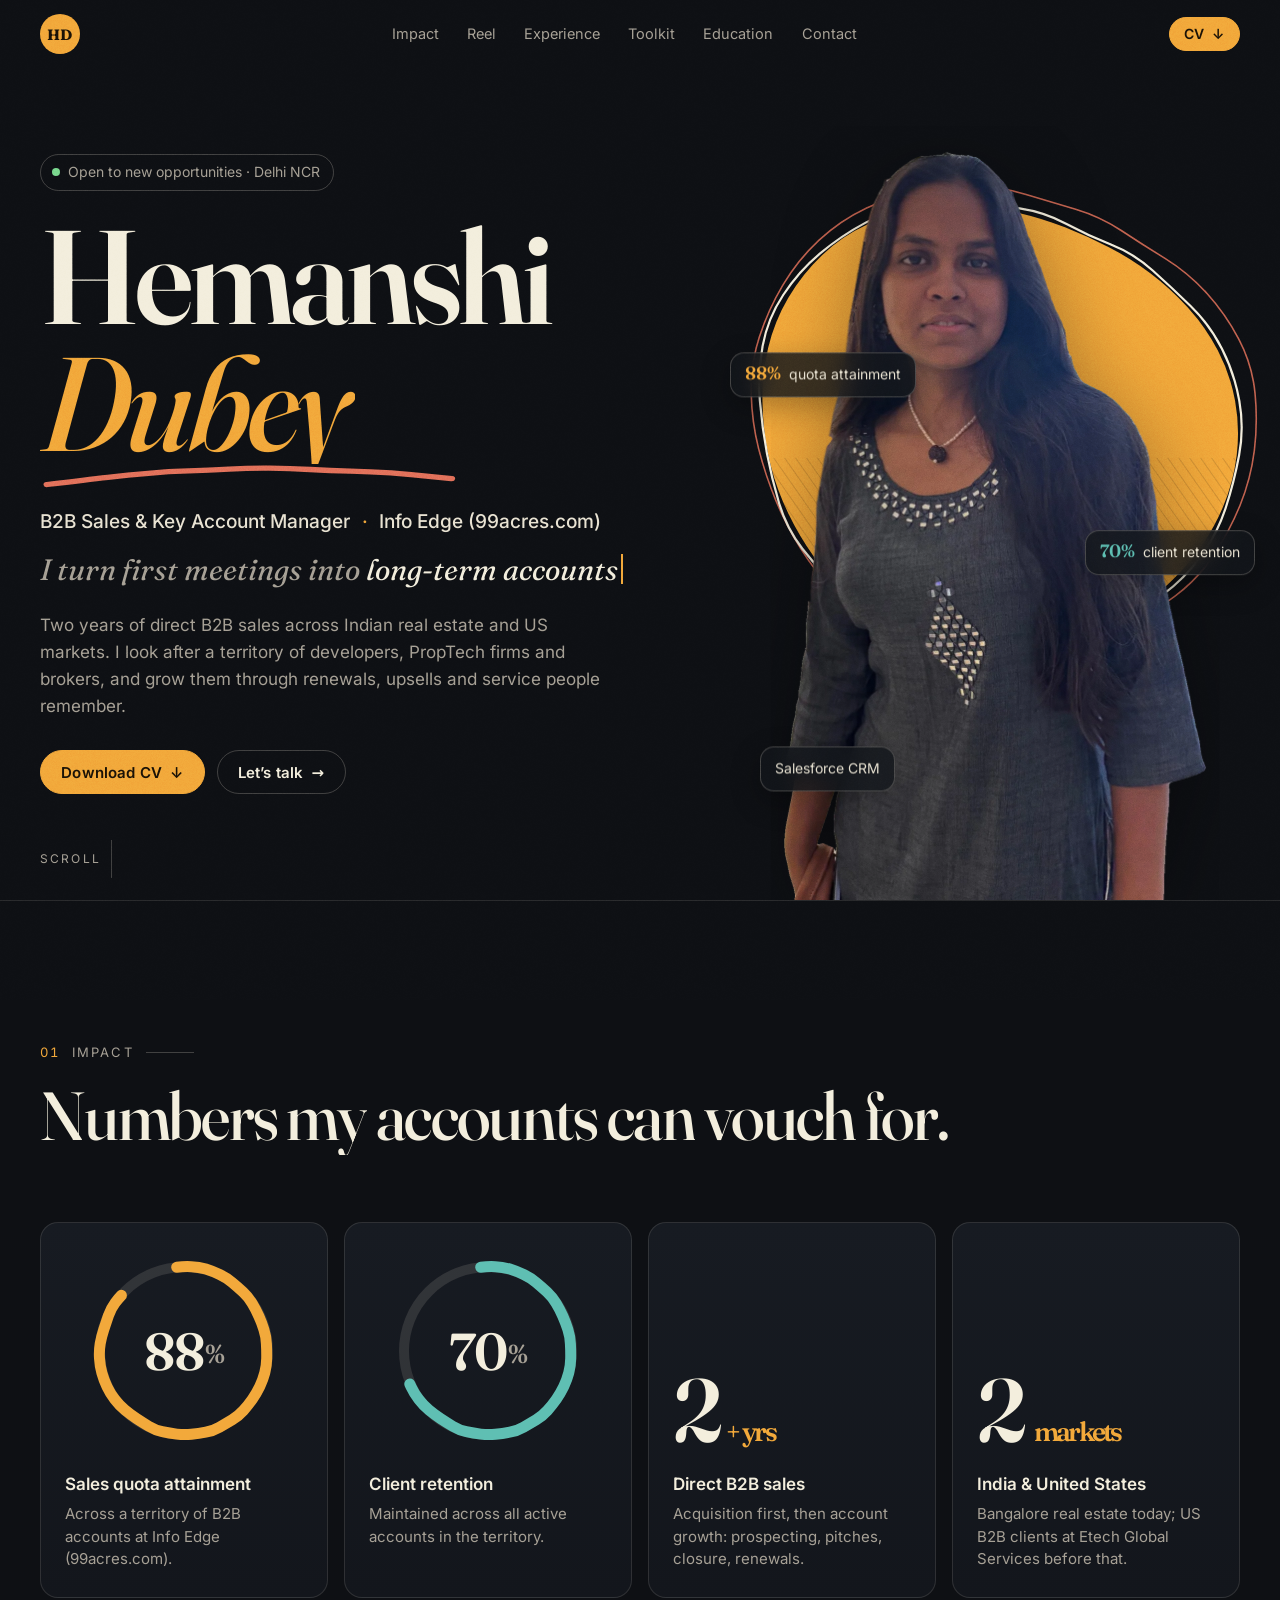
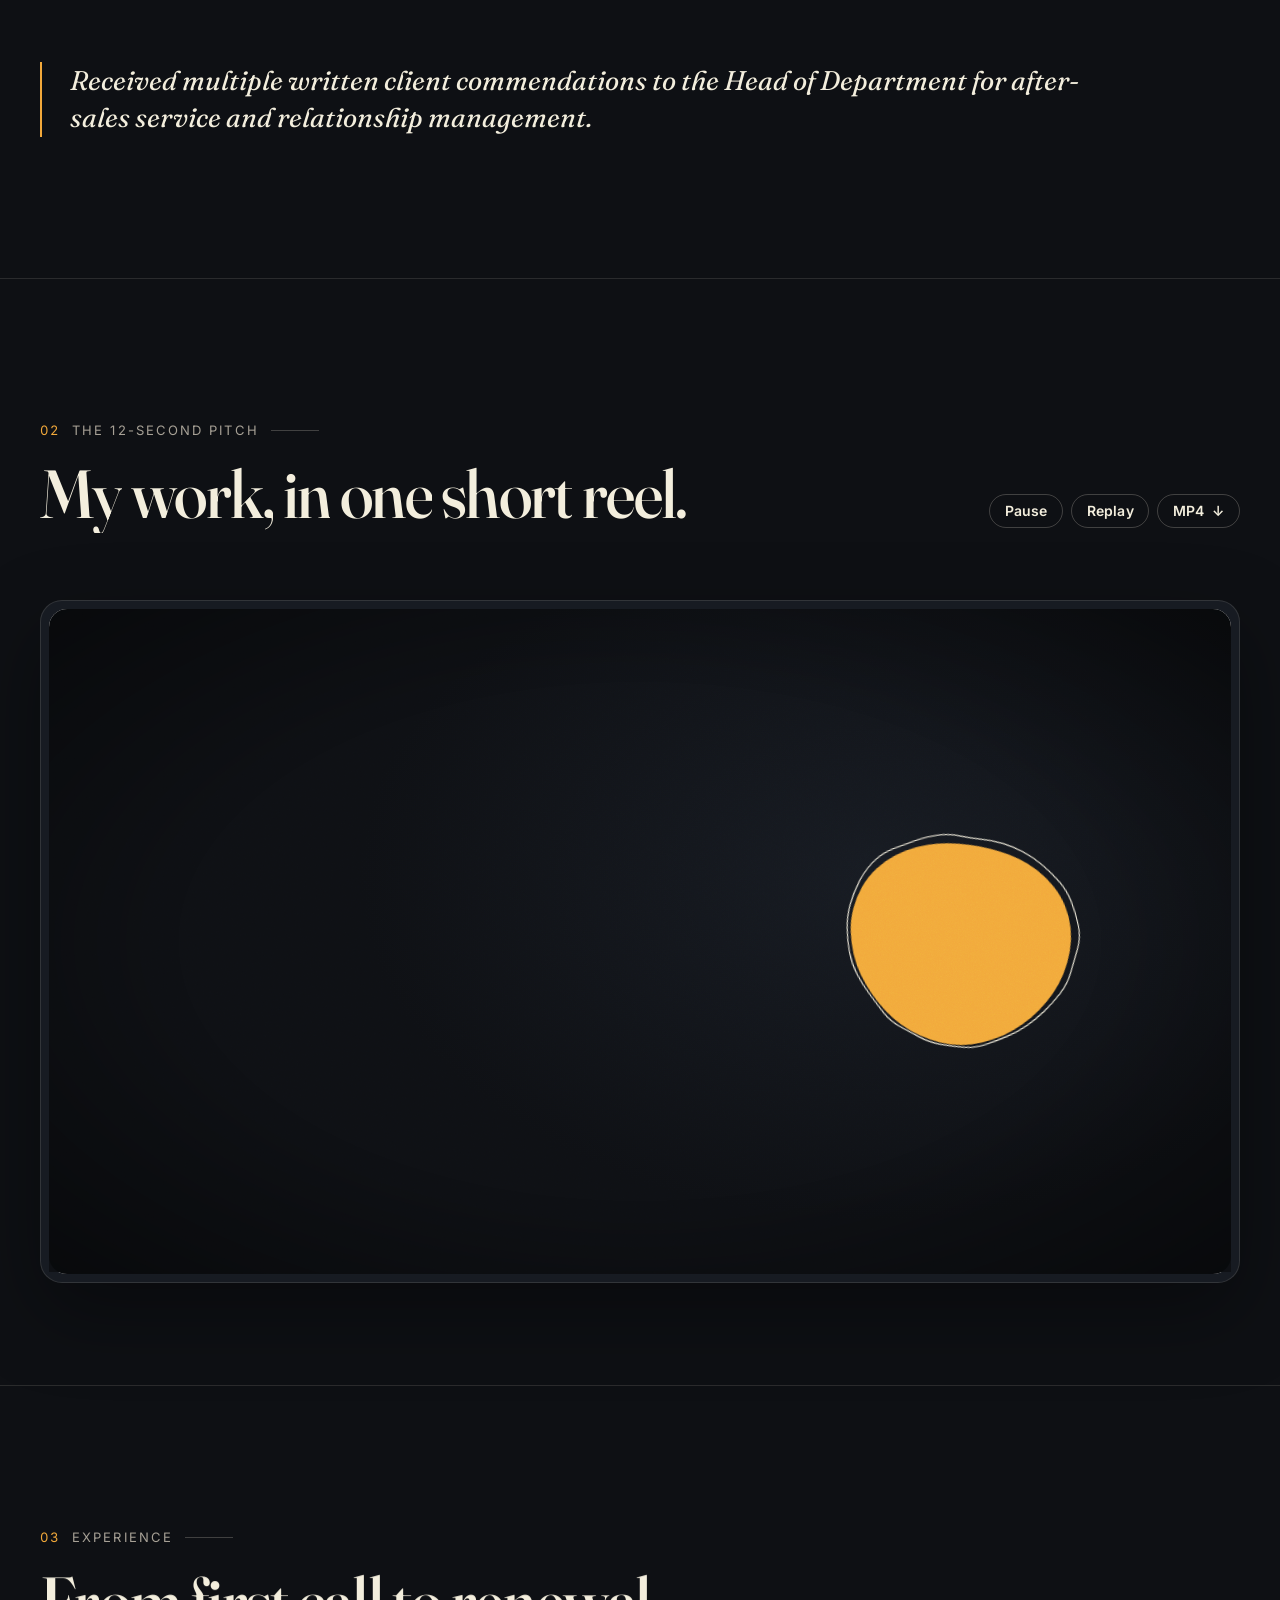
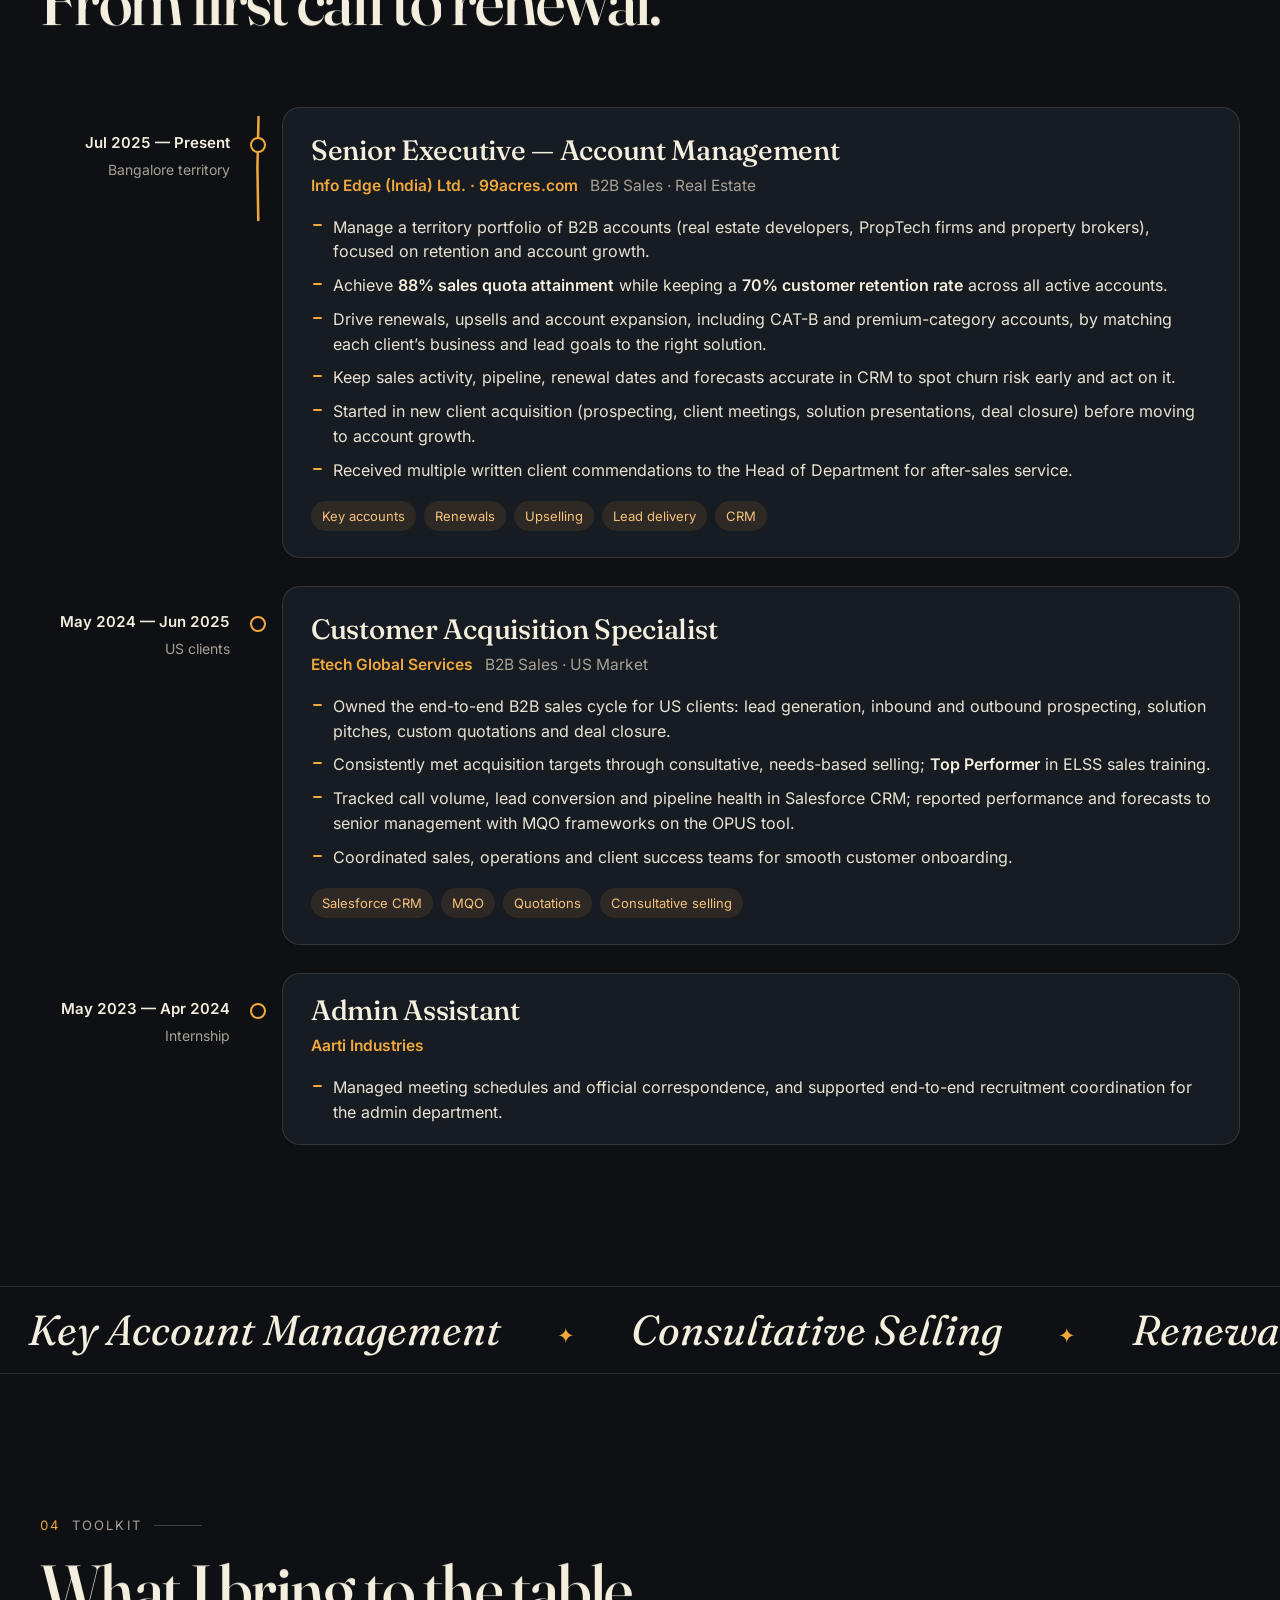
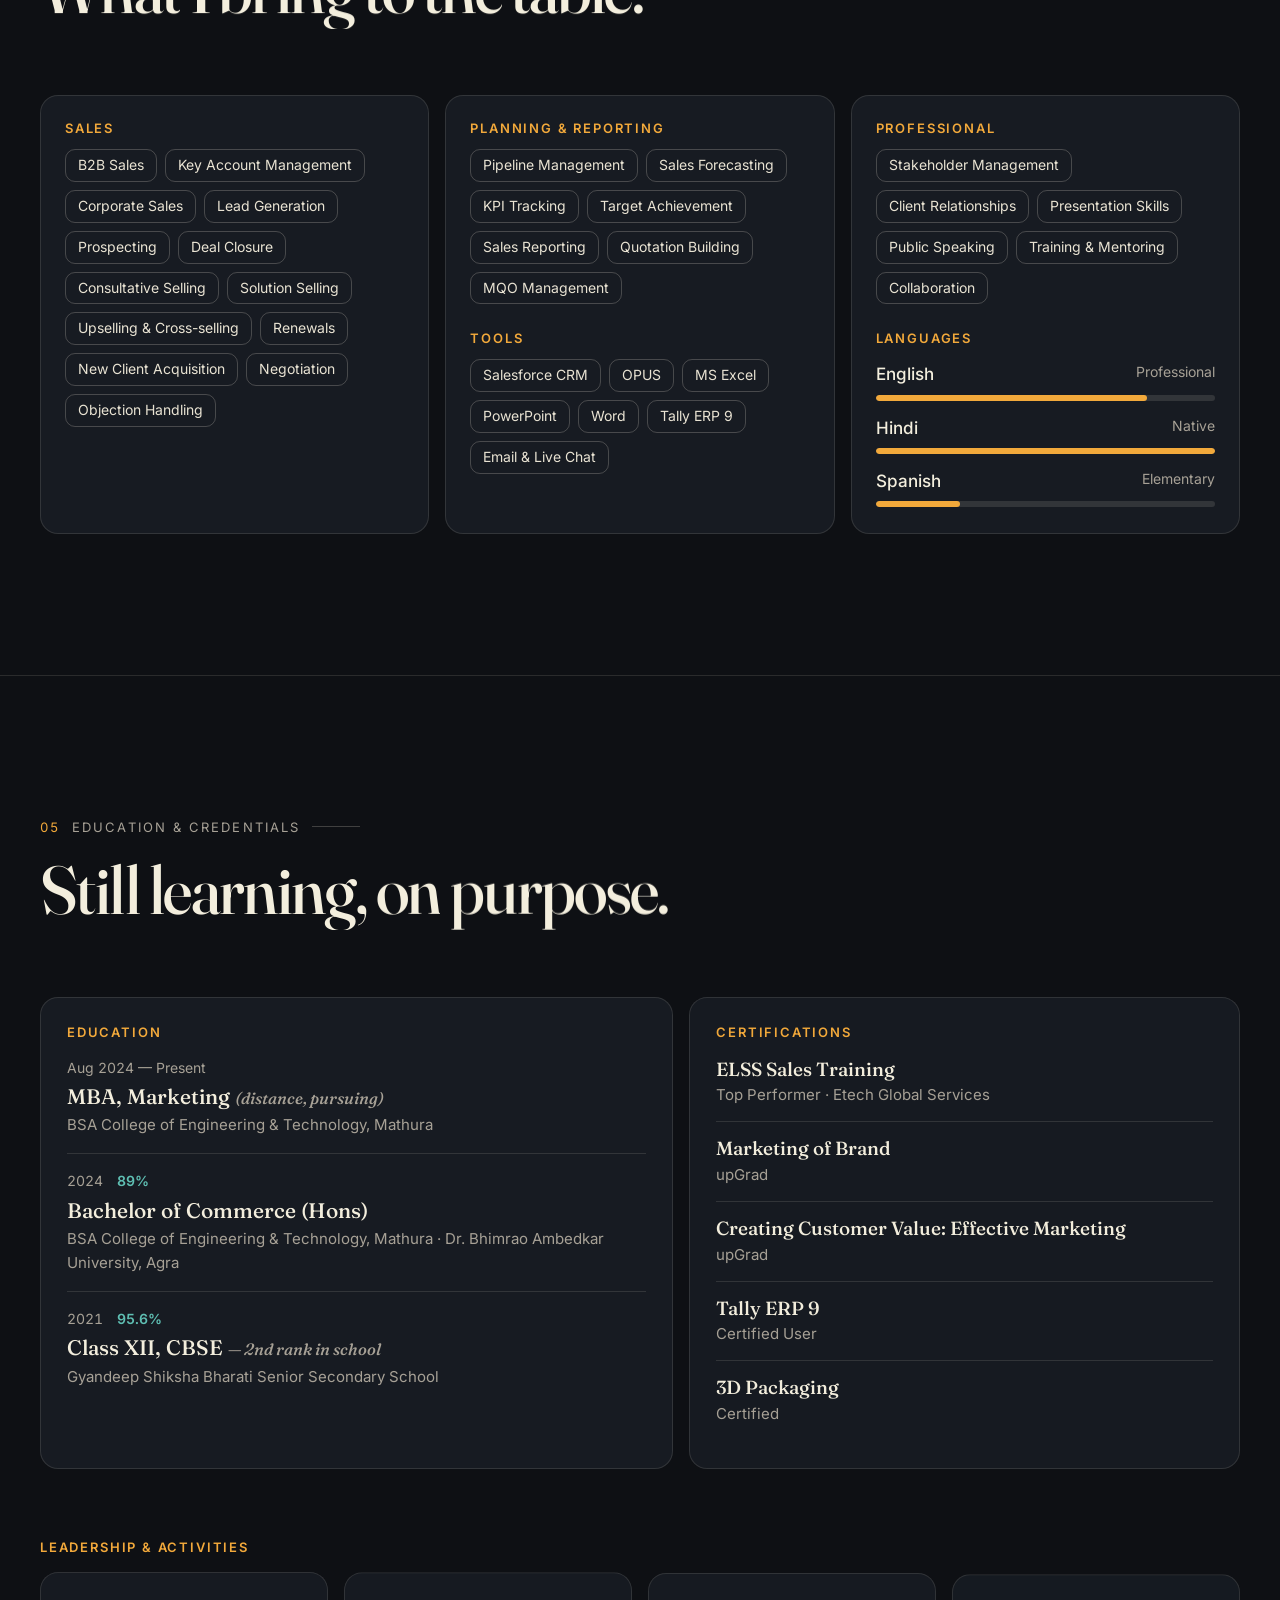
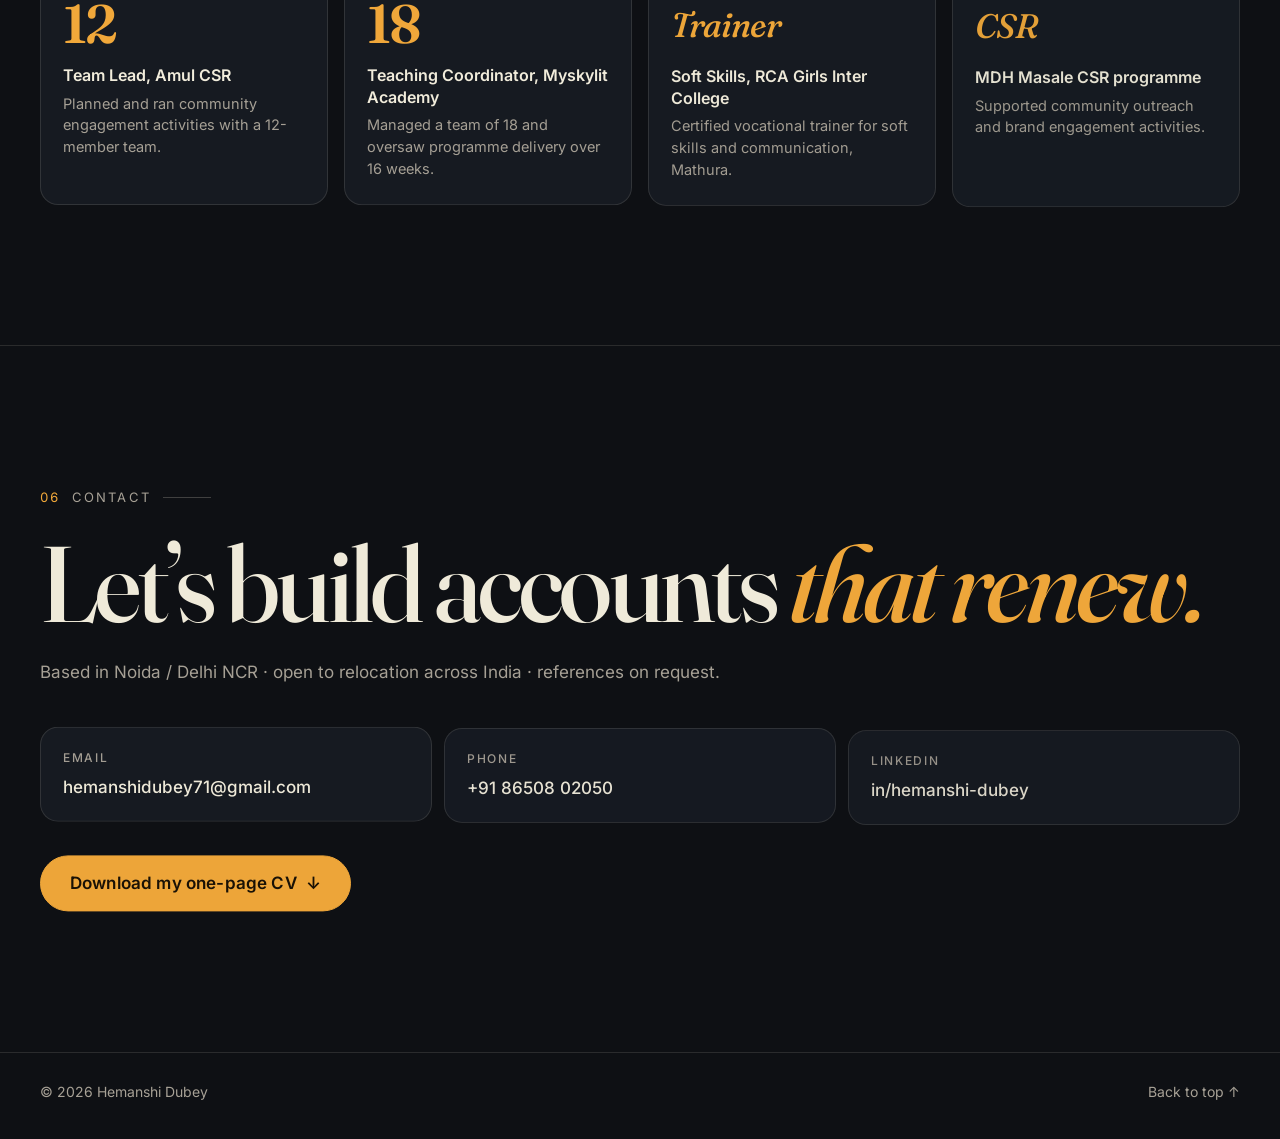
==== commit 9e44d884: "Point the CV, reel and link previews at the live portfolio URL The site is live at hemanshiportfolio" ====
--- a/index.html
+++ b/index.html
@@ -6,12 +6,12 @@
   <title>Hemanshi Dubey — B2B Sales &amp; Key Account Manager</title>
   <meta name="description" content="Hemanshi Dubey — B2B Sales Account Manager at Info Edge (99acres.com). 88% quota attainment, 70% client retention, real estate and US B2B markets. Based in Noida / Delhi NCR, open to relocation.">
   <meta name="theme-color" content="#0E1014">
-  <link rel="canonical" href="https://hemanshi-dubey.vercel.app/">
+  <link rel="canonical" href="https://hemanshiportfolio-mxp3.vercel.app/">
   <meta property="og:type" content="profile">
   <meta property="og:title" content="Hemanshi Dubey — B2B Sales & Key Account Manager">
   <meta property="og:description" content="88% quota attainment · 70% client retention · Real estate & US B2B sales. Info Edge (99acres.com).">
-  <meta property="og:url" content="https://hemanshi-dubey.vercel.app/">
-  <meta property="og:image" content="https://hemanshi-dubey.vercel.app/assets/og.jpg">
+  <meta property="og:url" content="https://hemanshiportfolio-mxp3.vercel.app/">
+  <meta property="og:image" content="https://hemanshiportfolio-mxp3.vercel.app/assets/og.jpg">
   <meta property="og:image:width" content="1200">
   <meta property="og:image:height" content="630">
   <meta name="twitter:card" content="summary_large_image">
@@ -31,7 +31,7 @@
     "email": "mailto:hemanshidubey71@gmail.com",
     "telephone": "+91 8650802050",
     "address": { "@type": "PostalAddress", "addressLocality": "Noida", "addressRegion": "Uttar Pradesh", "addressCountry": "IN" },
-    "url": "https://hemanshi-dubey.vercel.app/",
+    "url": "https://hemanshiportfolio-mxp3.vercel.app/",
     "sameAs": ["https://www.linkedin.com/in/hemanshi-dubey-42394a299"]
   }
   </script>
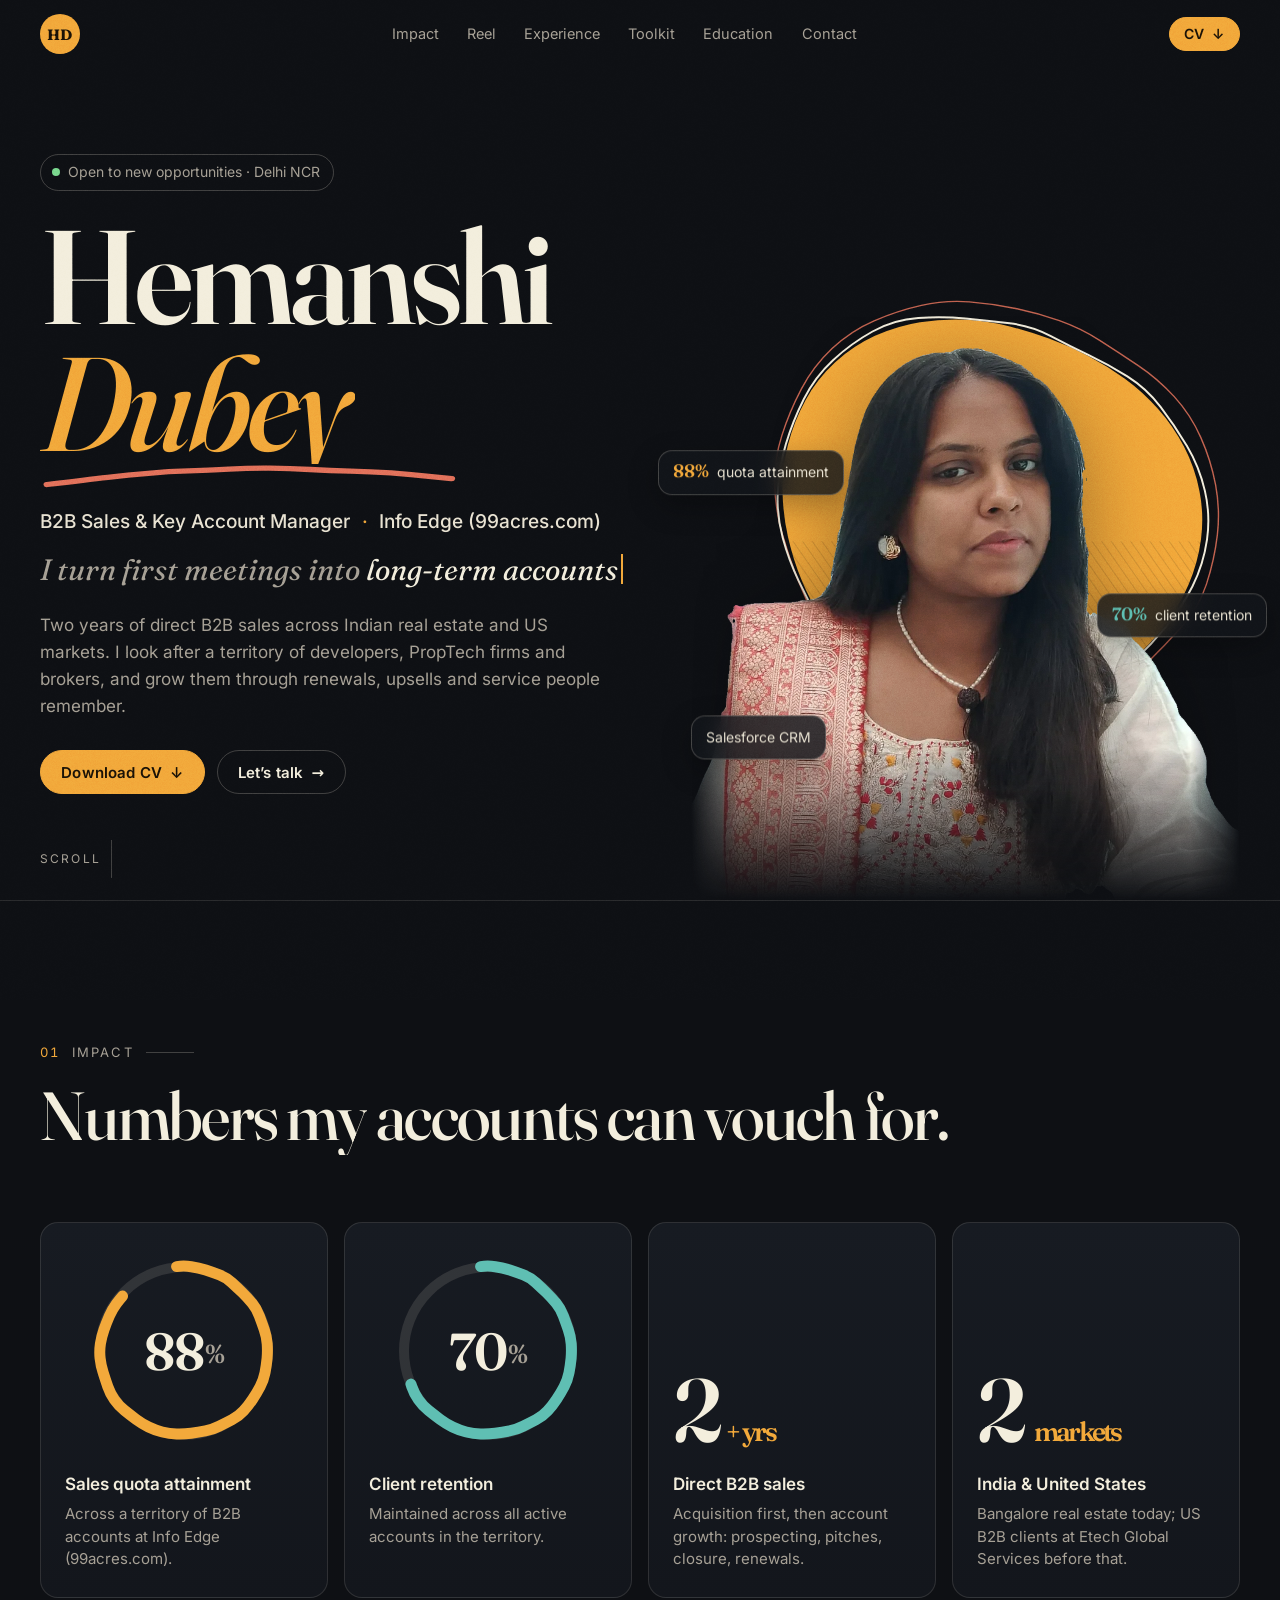
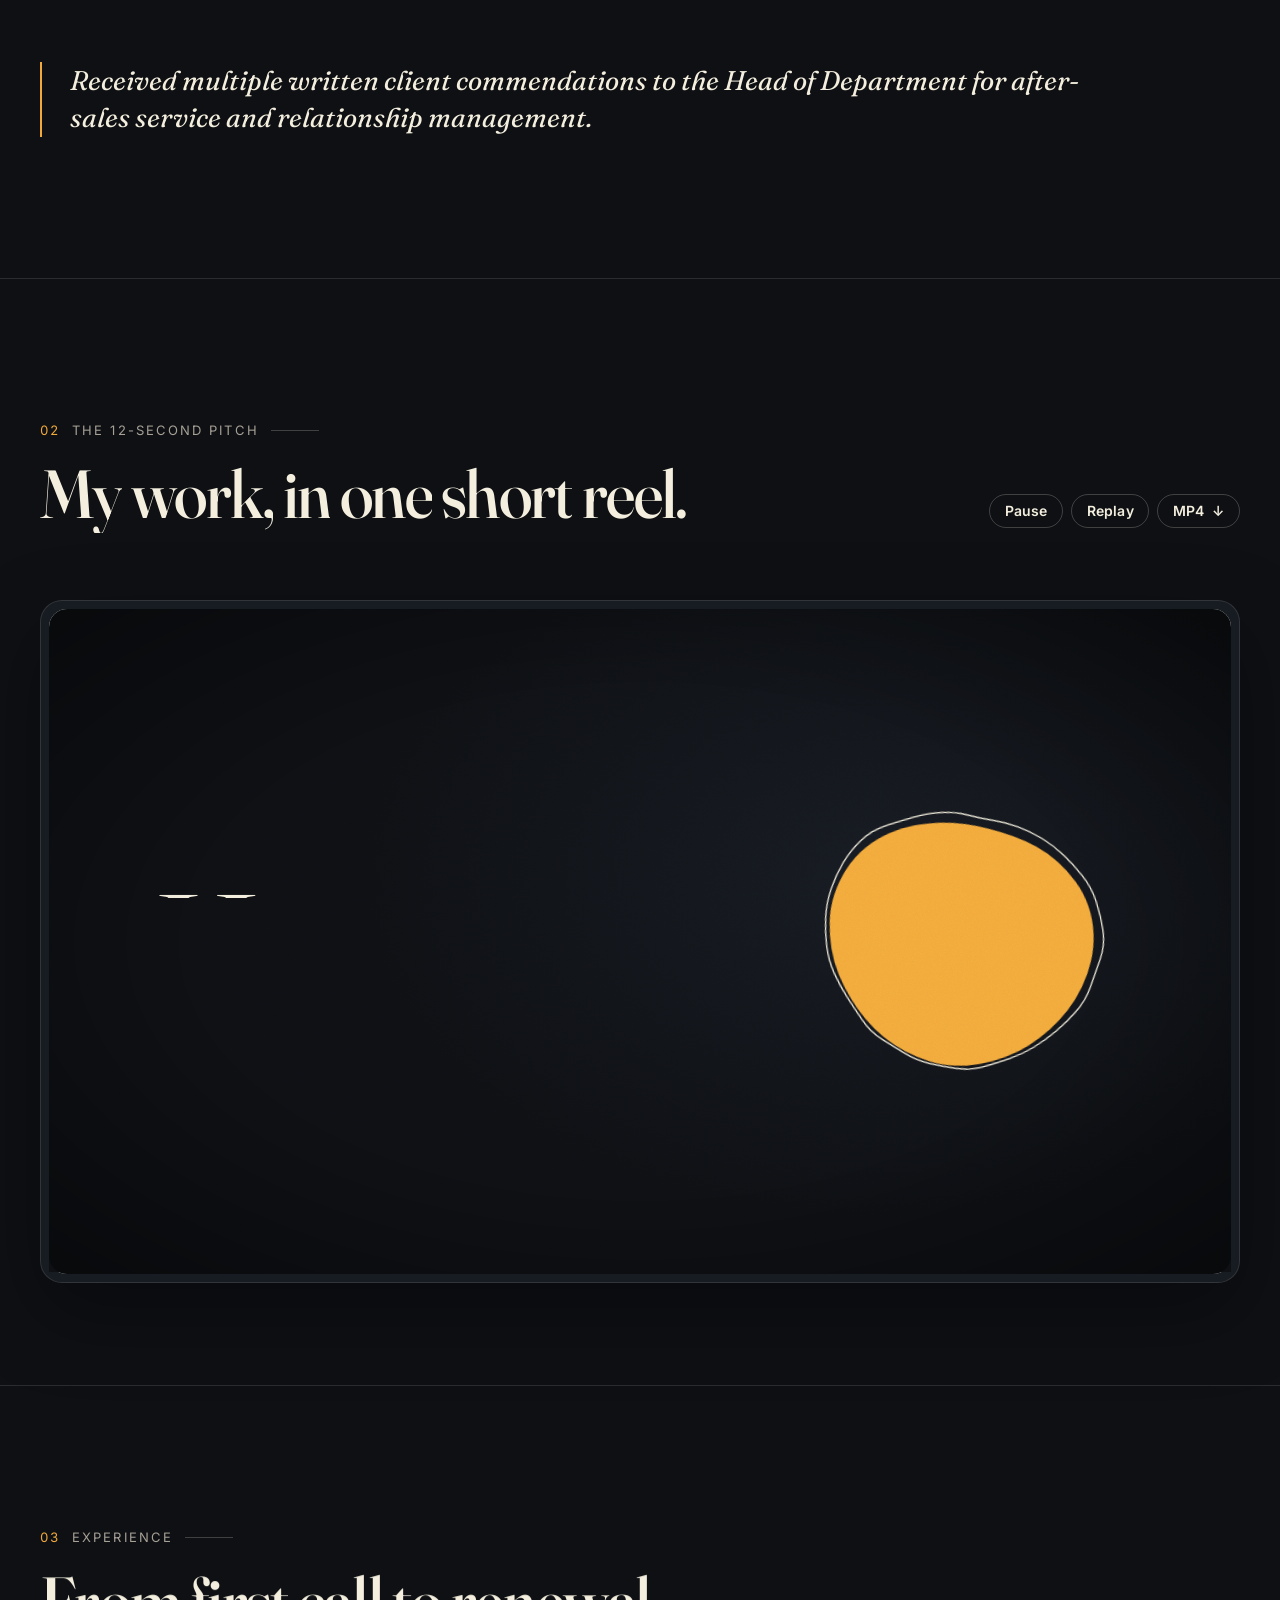
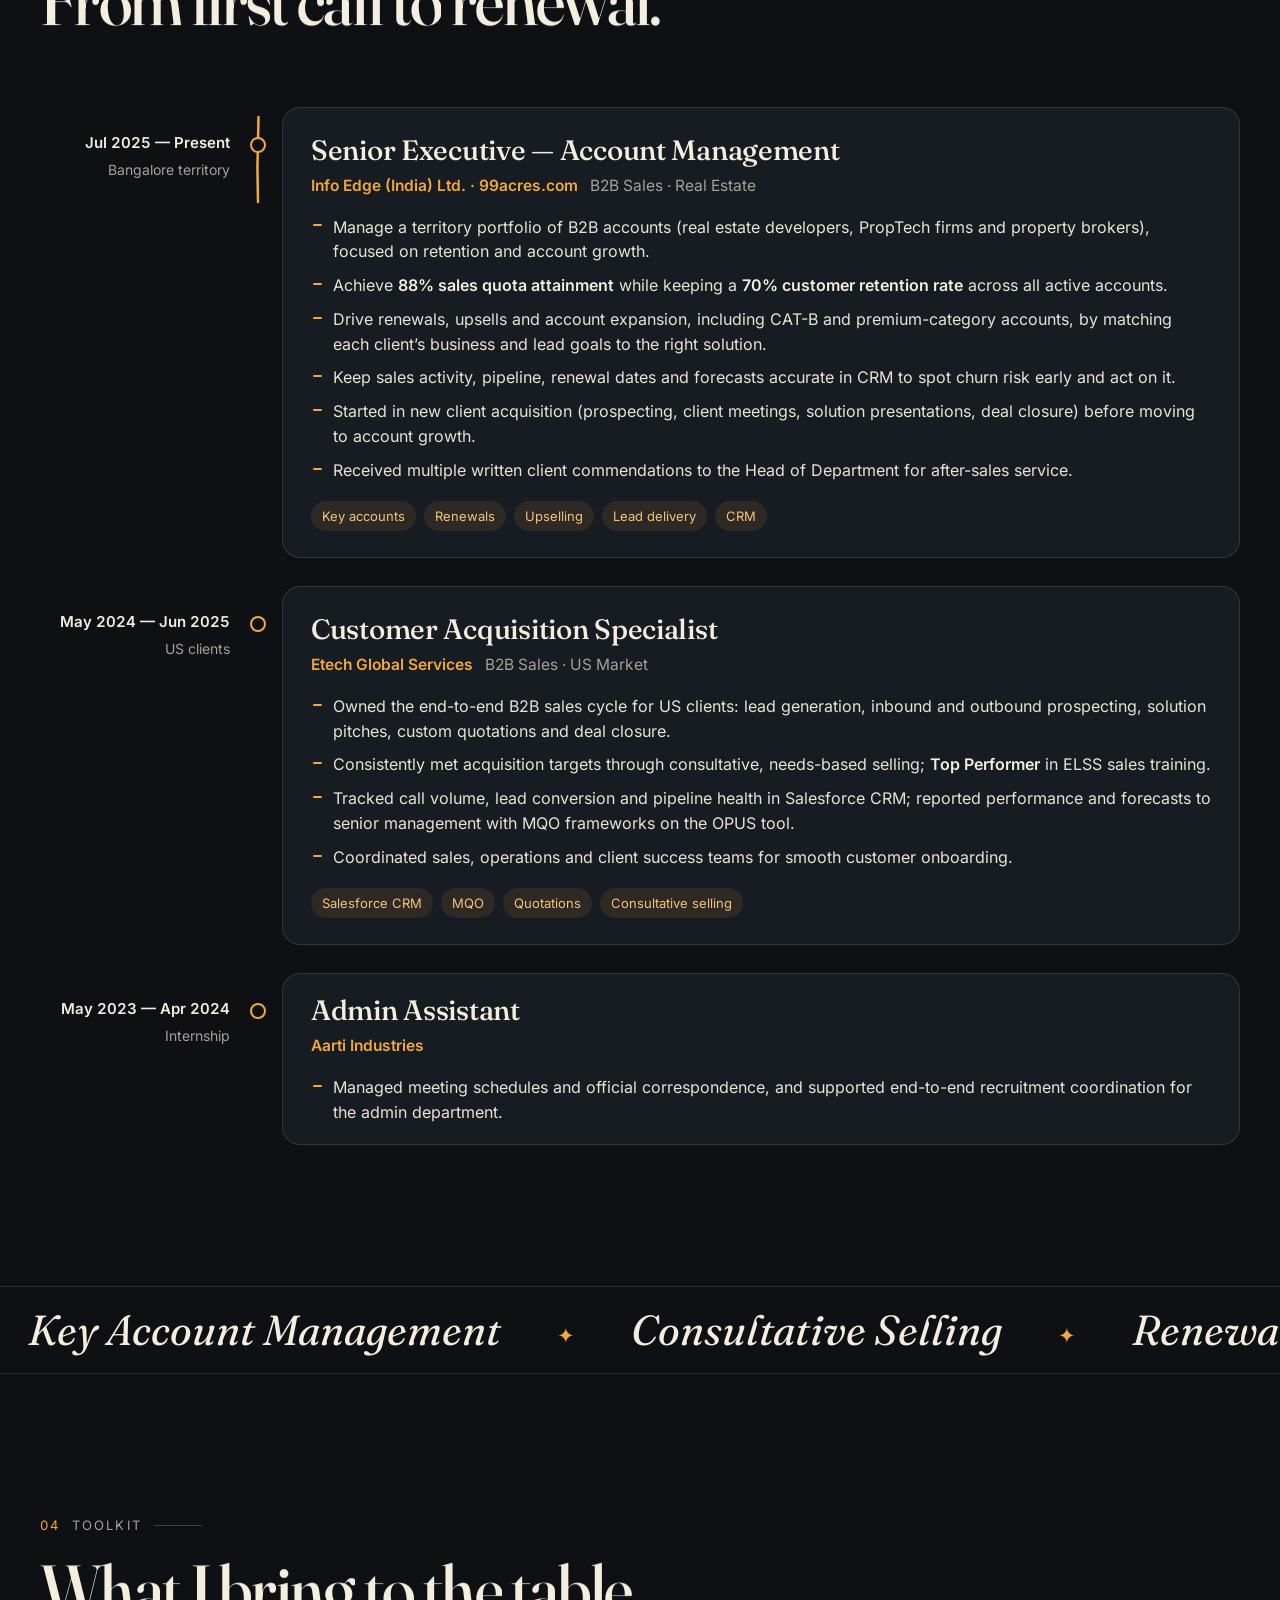
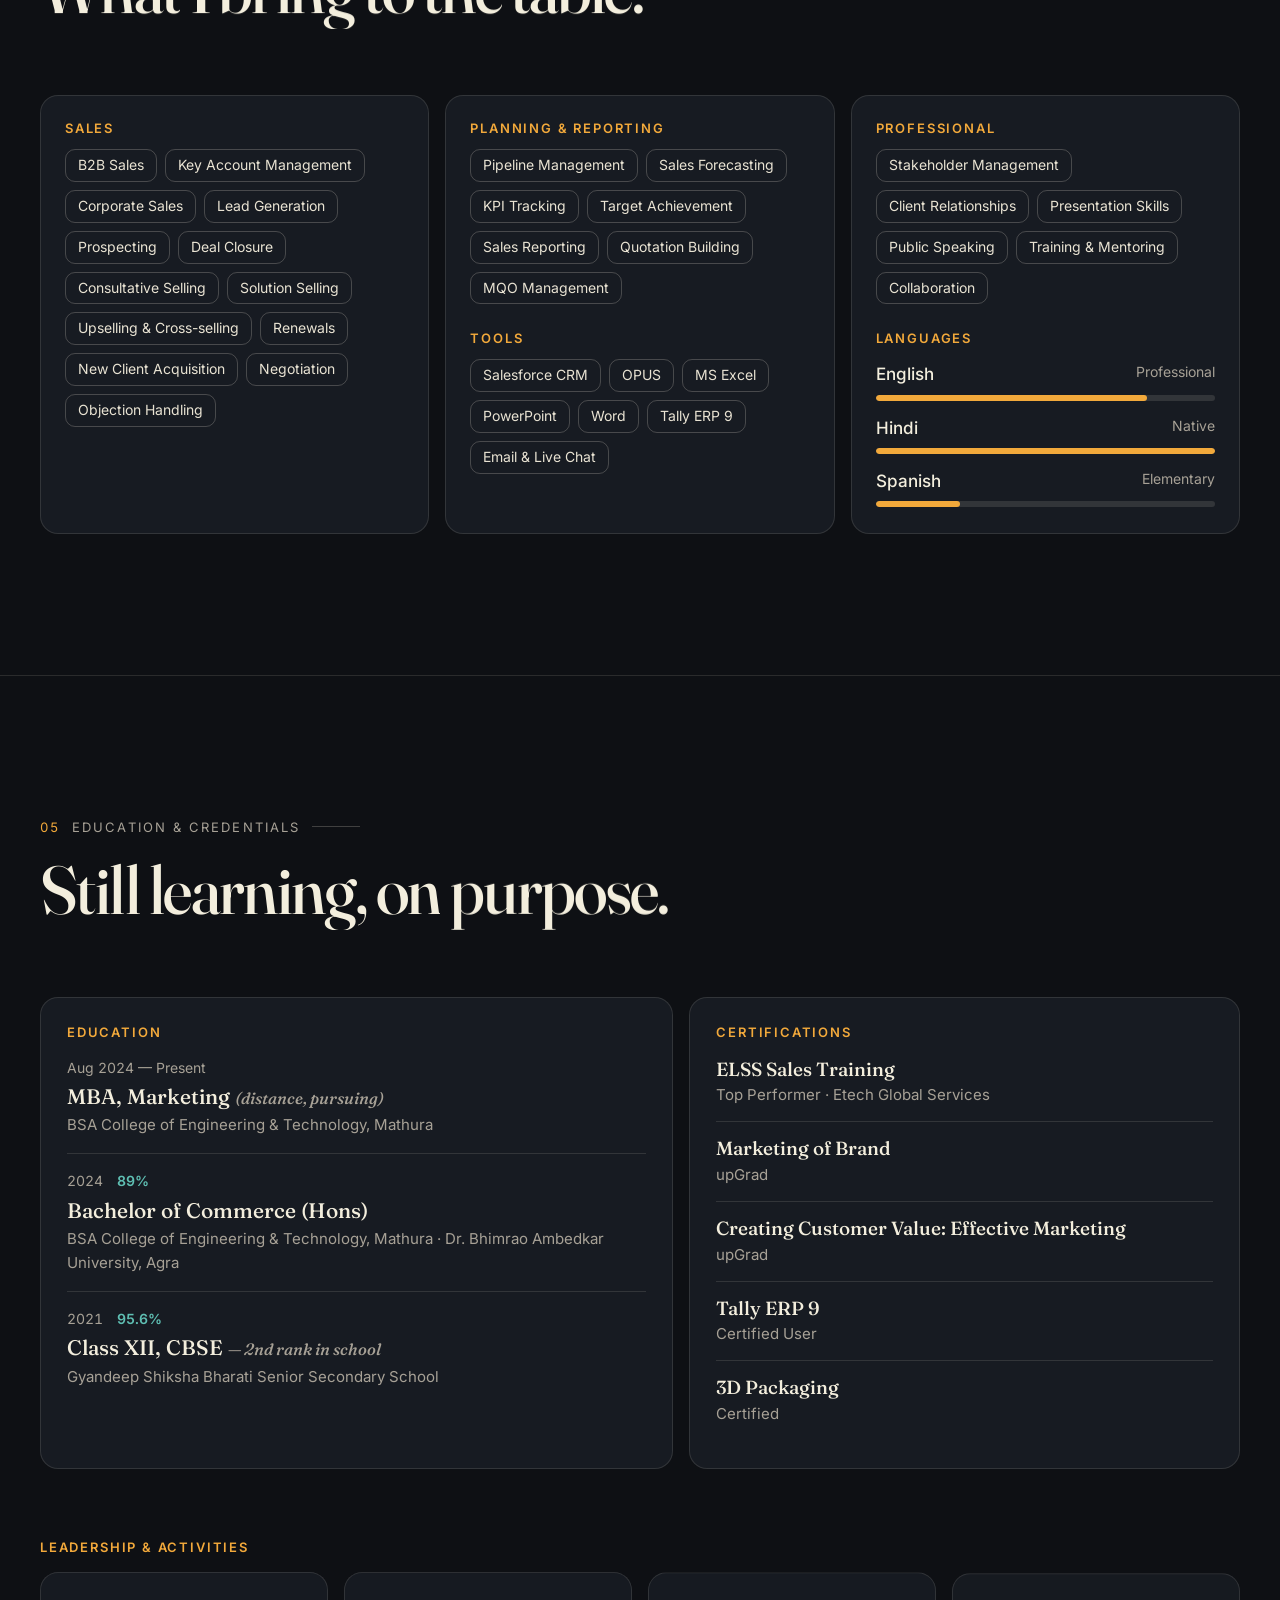
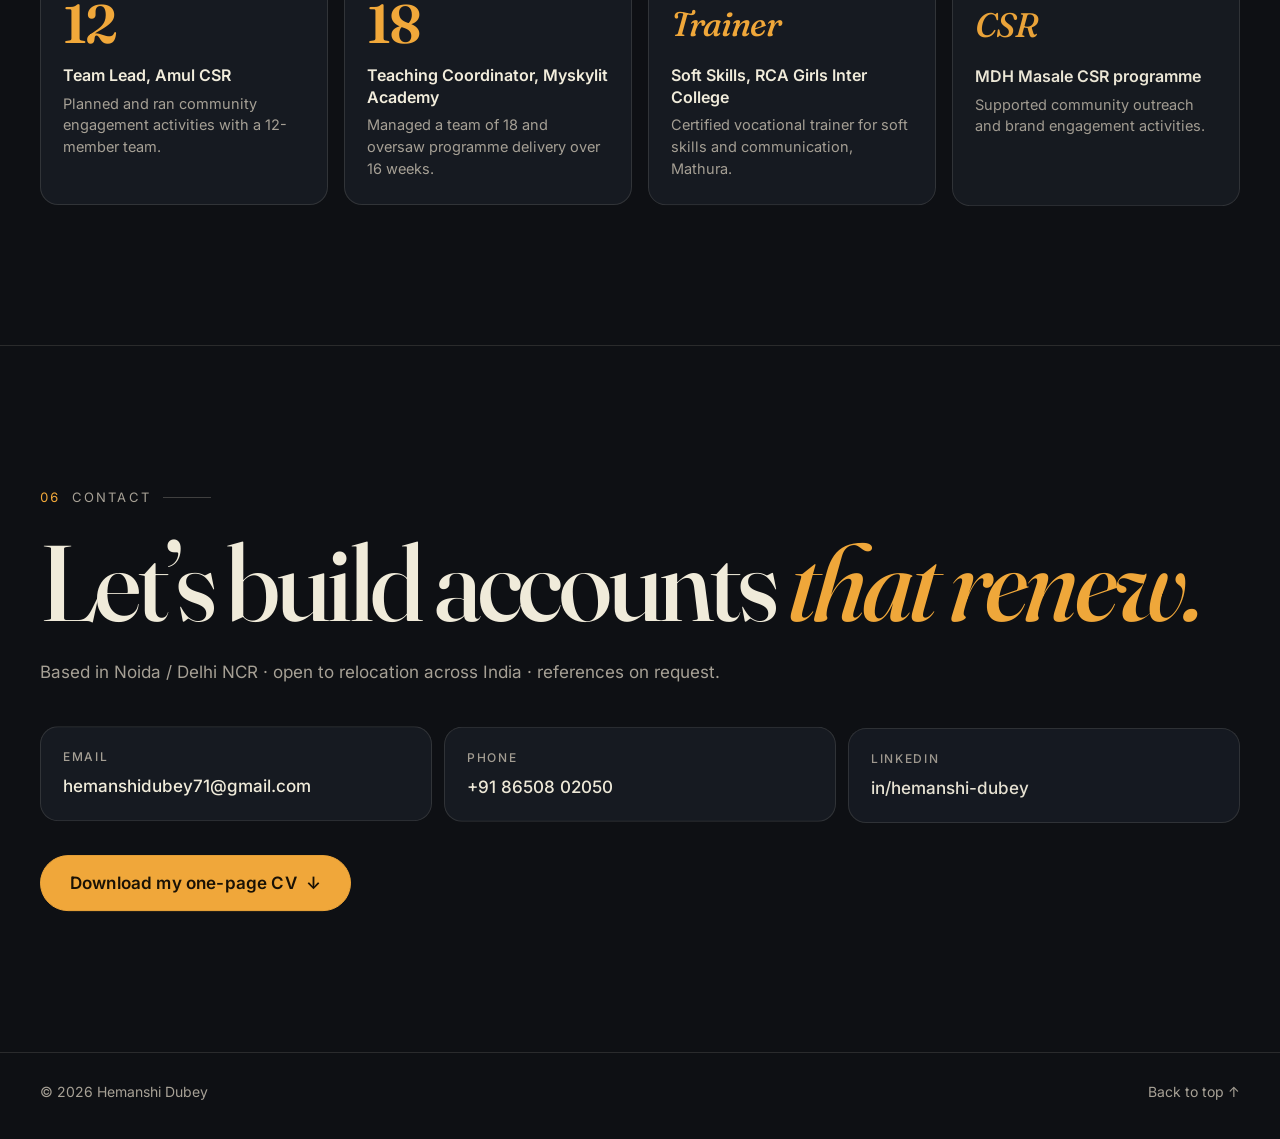
==== commit bd63f285: "Swap in the new portrait The new photo is a head-and-shoulders shot rather than a full-length one, s" ====
--- a/index.html
+++ b/index.html
@@ -92,7 +92,7 @@
           <path class="blob-ink blob-ink--b"/>
           <path class="blob-ink"/>
         </svg></div>
-        <img class="hero__photo" src="assets/hemanshi.webp" width="900" height="1554" alt="Hemanshi Dubey, smiling, in a charcoal kurta with mirror-work embroidery" fetchpriority="high">
+        <img class="hero__photo" src="assets/hemanshi.webp" width="900" height="957" alt="Portrait of Hemanshi Dubey in a white embroidered kurta and red dupatta" fetchpriority="high">
         <div class="chip chip--a"><b>88%</b> quota attainment</div>
         <div class="chip chip--b"><b>70%</b> client retention</div>
         <div class="chip chip--c">Salesforce CRM</div>
--- a/styles.css
+++ b/styles.css
@@ -98,7 +98,7 @@
 /* ───────── Hero ───────── */
 .hero {
   position: relative; min-height: 100svh;
-  display: grid; grid-template-columns: minmax(0, 7fr) minmax(0, 5fr); align-items: end; gap: 24px;
+  display: grid; grid-template-columns: minmax(0, 6.4fr) minmax(0, 5.6fr); align-items: end; gap: 24px;
   max-width: calc(var(--max) + 2 * var(--gutter)); margin: 0 auto;
   padding: 120px var(--gutter) 0;
 }
@@ -125,13 +125,13 @@
 .hero__summary { max-width: 34em; margin-top: 22px; color: var(--muted); }
 .hero__ctas { display: flex; flex-wrap: wrap; gap: 12px; margin-top: 30px; }
 
-.hero__figure { position: relative; margin: 0; align-self: end; height: min(86svh, 780px); display: flex; align-items: flex-end; justify-content: center; }
-.hero__halo { position: absolute; left: 50%; top: 39%; width: min(122%, 660px); aspect-ratio: 1; transform: translate(-50%, -50%); }
+.hero__figure { position: relative; margin: 0; align-self: end; justify-self: center; width: 100%; max-width: 600px; }
+.hero__halo { position: absolute; left: 54%; top: 34%; width: 96%; aspect-ratio: 1; transform: translate(-50%, -50%); }
 .hero__blob { width: 100%; height: 100%; overflow: visible; }
 .blob-fill { fill: var(--marigold); }
 .blob-ink { fill: none; stroke: var(--paper); stroke-width: 2.2; stroke-linejoin: round; }
 .blob-ink--b { stroke: var(--terra); stroke-width: 1.6; opacity: .85; }
-.hero__photo { position: relative; height: 100%; width: auto; max-width: 100%; object-fit: contain; object-position: bottom; filter: drop-shadow(0 18px 40px rgba(0, 0, 0, .35)); }
+.hero__photo { position: relative; display: block; width: 100%; height: auto; filter: drop-shadow(0 18px 40px rgba(0, 0, 0, .35)); -webkit-mask-image: linear-gradient(to bottom, #000 74%, transparent 100%), linear-gradient(to right, transparent 0%, #000 9%, #000 91%, transparent 100%); -webkit-mask-composite: source-in; mask-image: linear-gradient(to bottom, #000 74%, transparent 100%), linear-gradient(to right, transparent 0%, #000 9%, #000 91%, transparent 100%); mask-composite: intersect; }
 
 .chip {
   position: absolute; z-index: 2; padding: 10px 14px; border-radius: 14px;
@@ -139,10 +139,10 @@
   color: var(--text); font-size: 14px; white-space: nowrap; box-shadow: 0 10px 30px rgba(0, 0, 0, .3);
 }
 .chip b { font: 600 18px/1 var(--serif); color: var(--marigold); margin-right: 4px; }
-.chip--a { left: -4%; top: 30%; }
-.chip--b { right: -3%; top: 52%; }
+.chip--a { left: -6%; top: 24%; }
+.chip--b { right: -5%; top: 47%; }
 .chip--b b { color: var(--teal); }
-.chip--c { left: 2%; bottom: 14%; }
+.chip--c { left: 0; bottom: 24%; }
 
 .hero__scroll { position: absolute; left: var(--gutter); bottom: 22px; display: flex; align-items: center; gap: 10px; color: var(--muted); font-size: 12px; letter-spacing: .18em; text-transform: uppercase; text-decoration: none; }
 .hero__scroll i { position: relative; width: 1px; height: 38px; background: var(--line-2); overflow: hidden; }
@@ -152,15 +152,15 @@
 @media (max-width: 960px) {
   .hero { grid-template-columns: 1fr; padding-top: 104px; min-height: auto; gap: 0; }
   .hero__copy { padding-bottom: 36px; }
-  .hero__figure { height: min(70svh, 560px); max-width: 520px; width: 100%; margin: 0 auto; }
+  .hero__figure { max-width: 460px; width: 100%; margin: 0 auto; }
   .hero__scroll { display: none; }
 }
 @media (max-width: 520px) {
   .chip { font-size: 12.5px; padding: 8px 11px; }
   .chip b { font-size: 16px; }
-  .chip--a { left: 0; top: 22%; }
-  .chip--b { right: 0; top: 50%; }
-  .chip--c { left: 2%; bottom: 10%; }
+  .chip--a { left: 0; top: 16%; }
+  .chip--b { right: 0; top: 44%; }
+  .chip--c { left: 0; bottom: 22%; }
   .hero__ctas .btn { flex: 1 1 auto; justify-content: center; }
 }
 
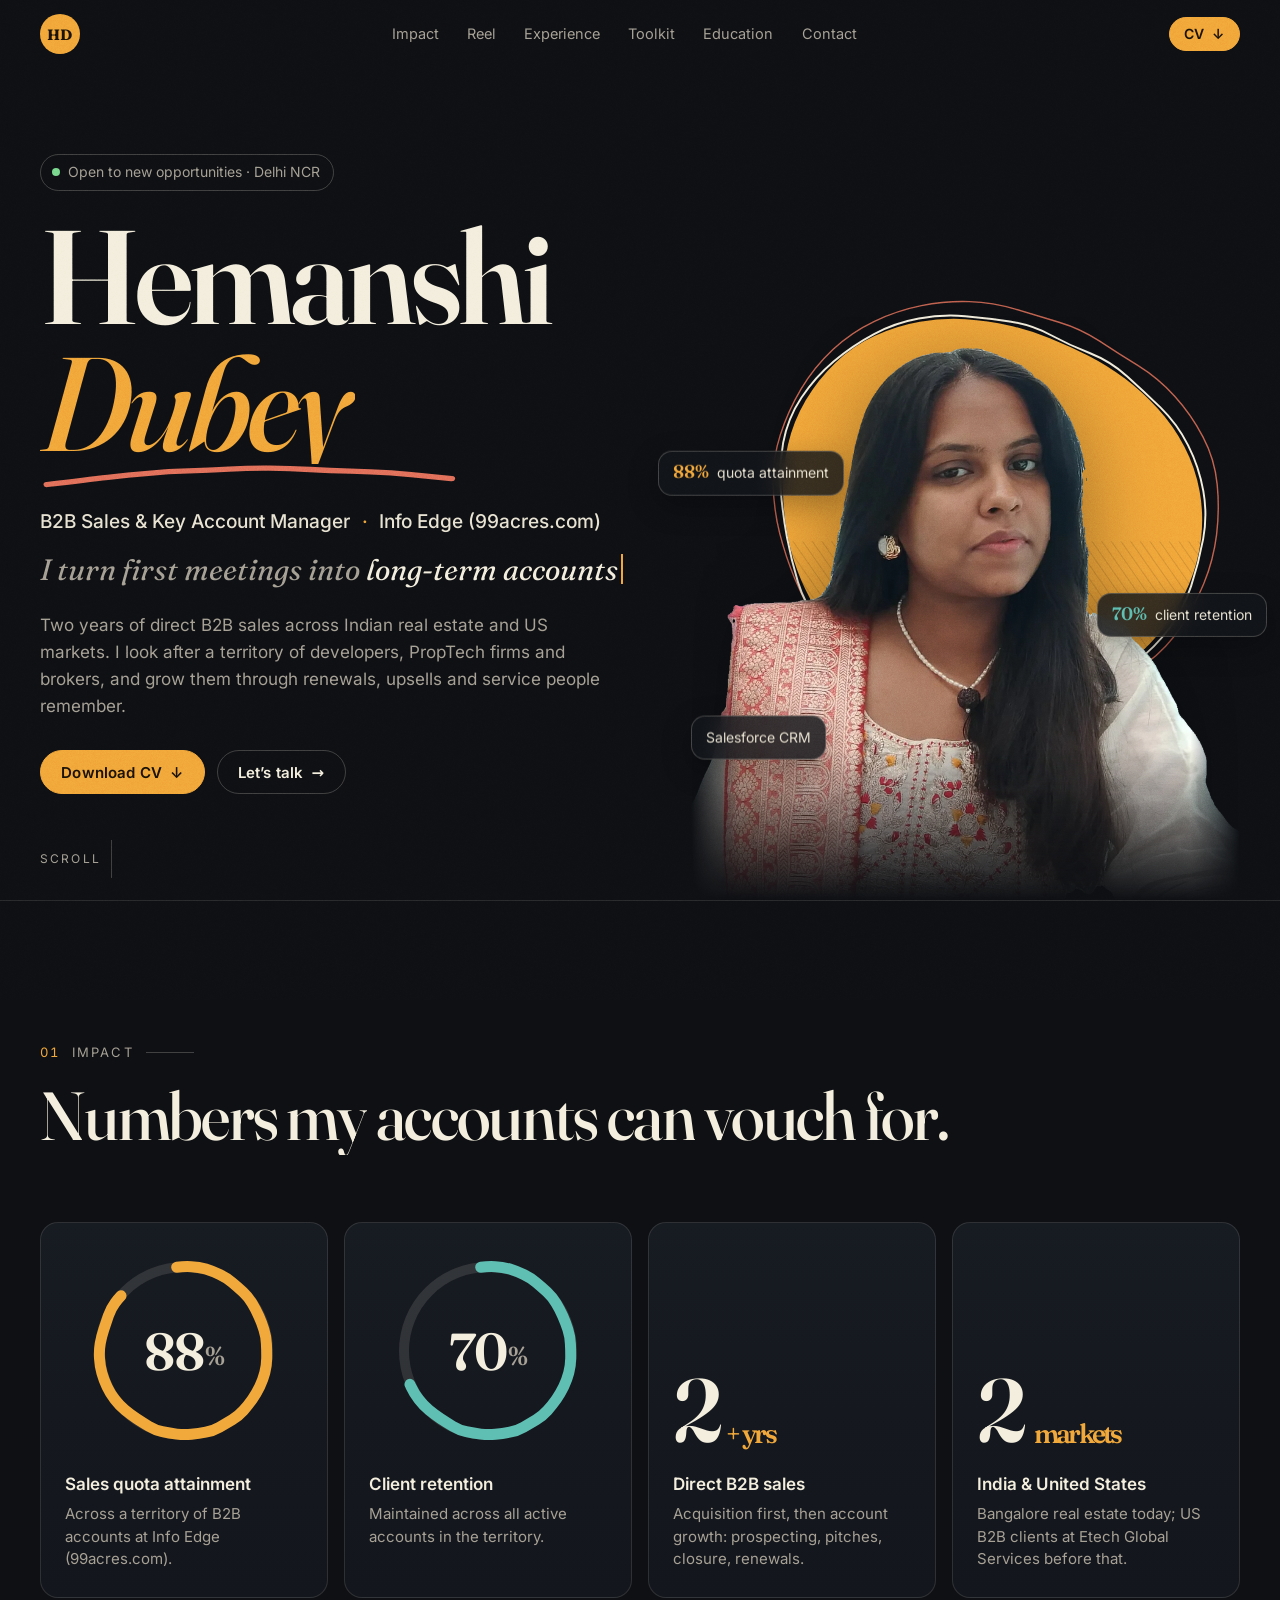
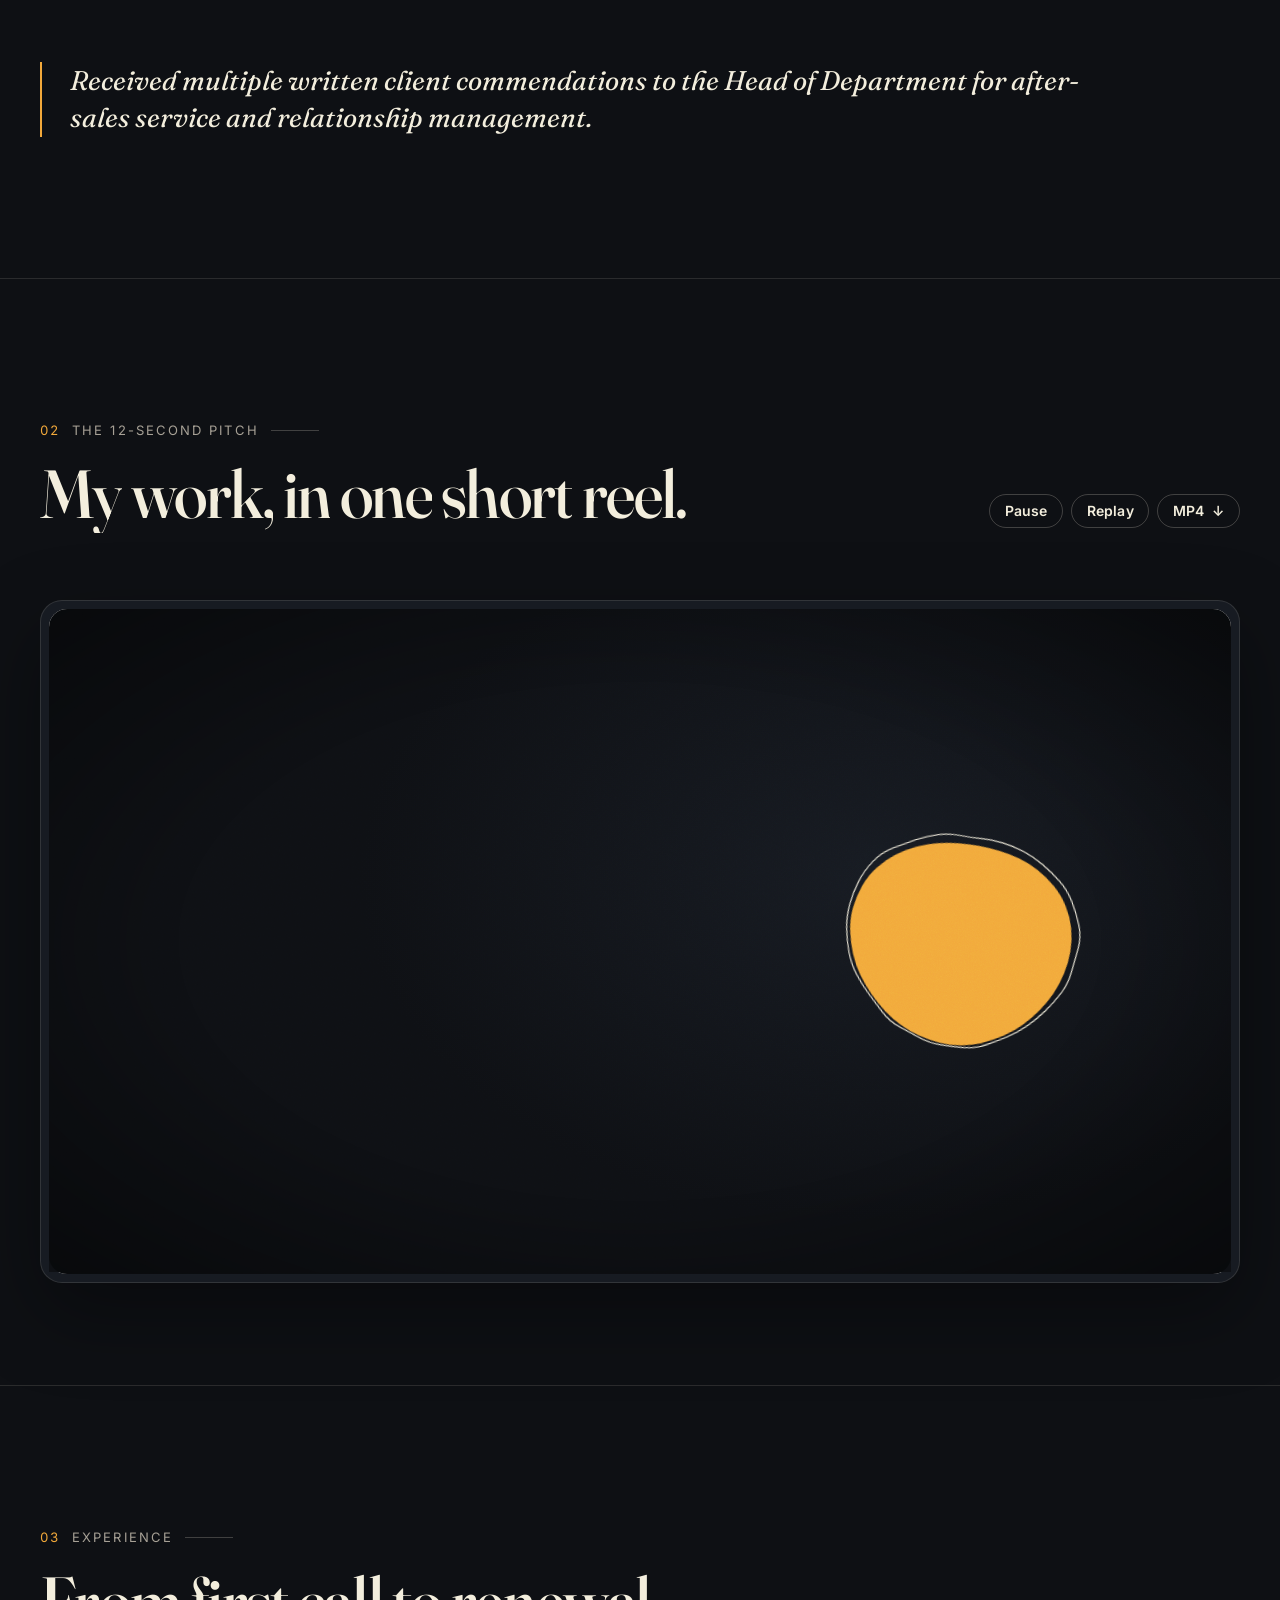
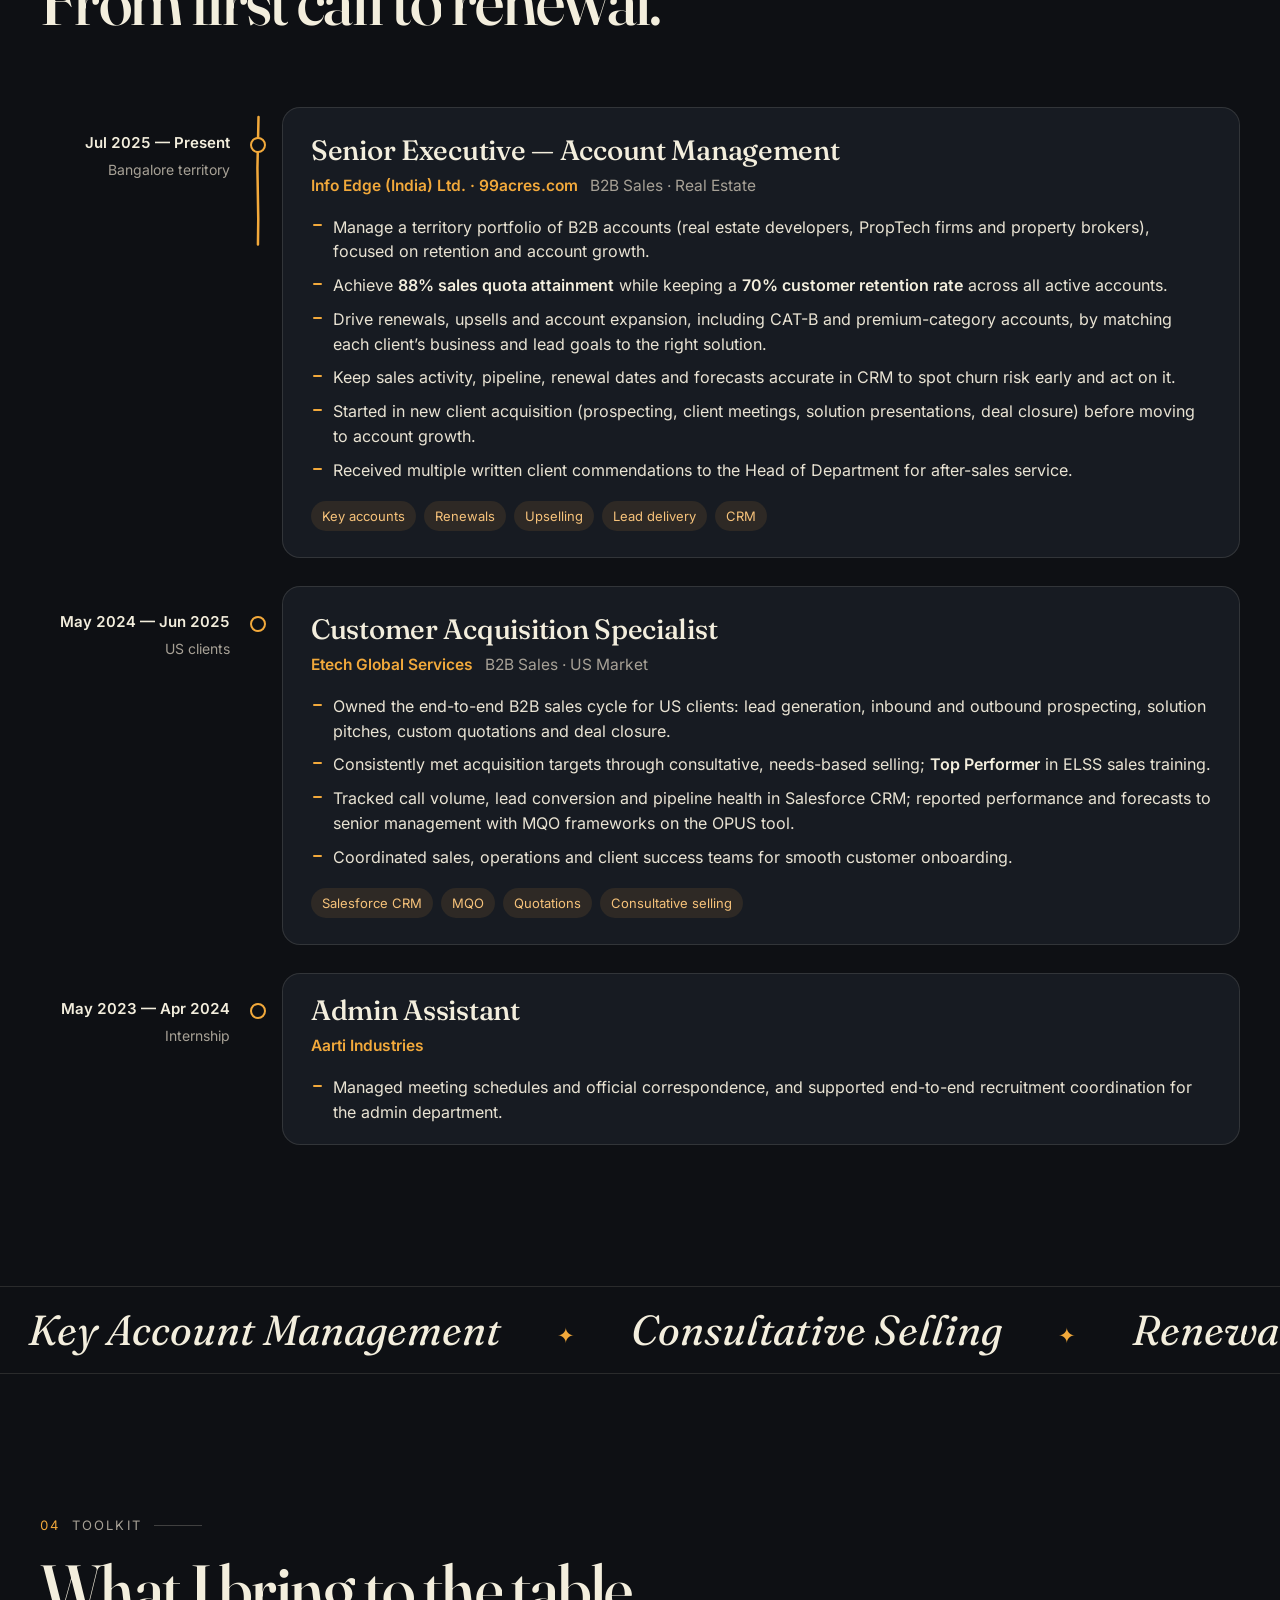
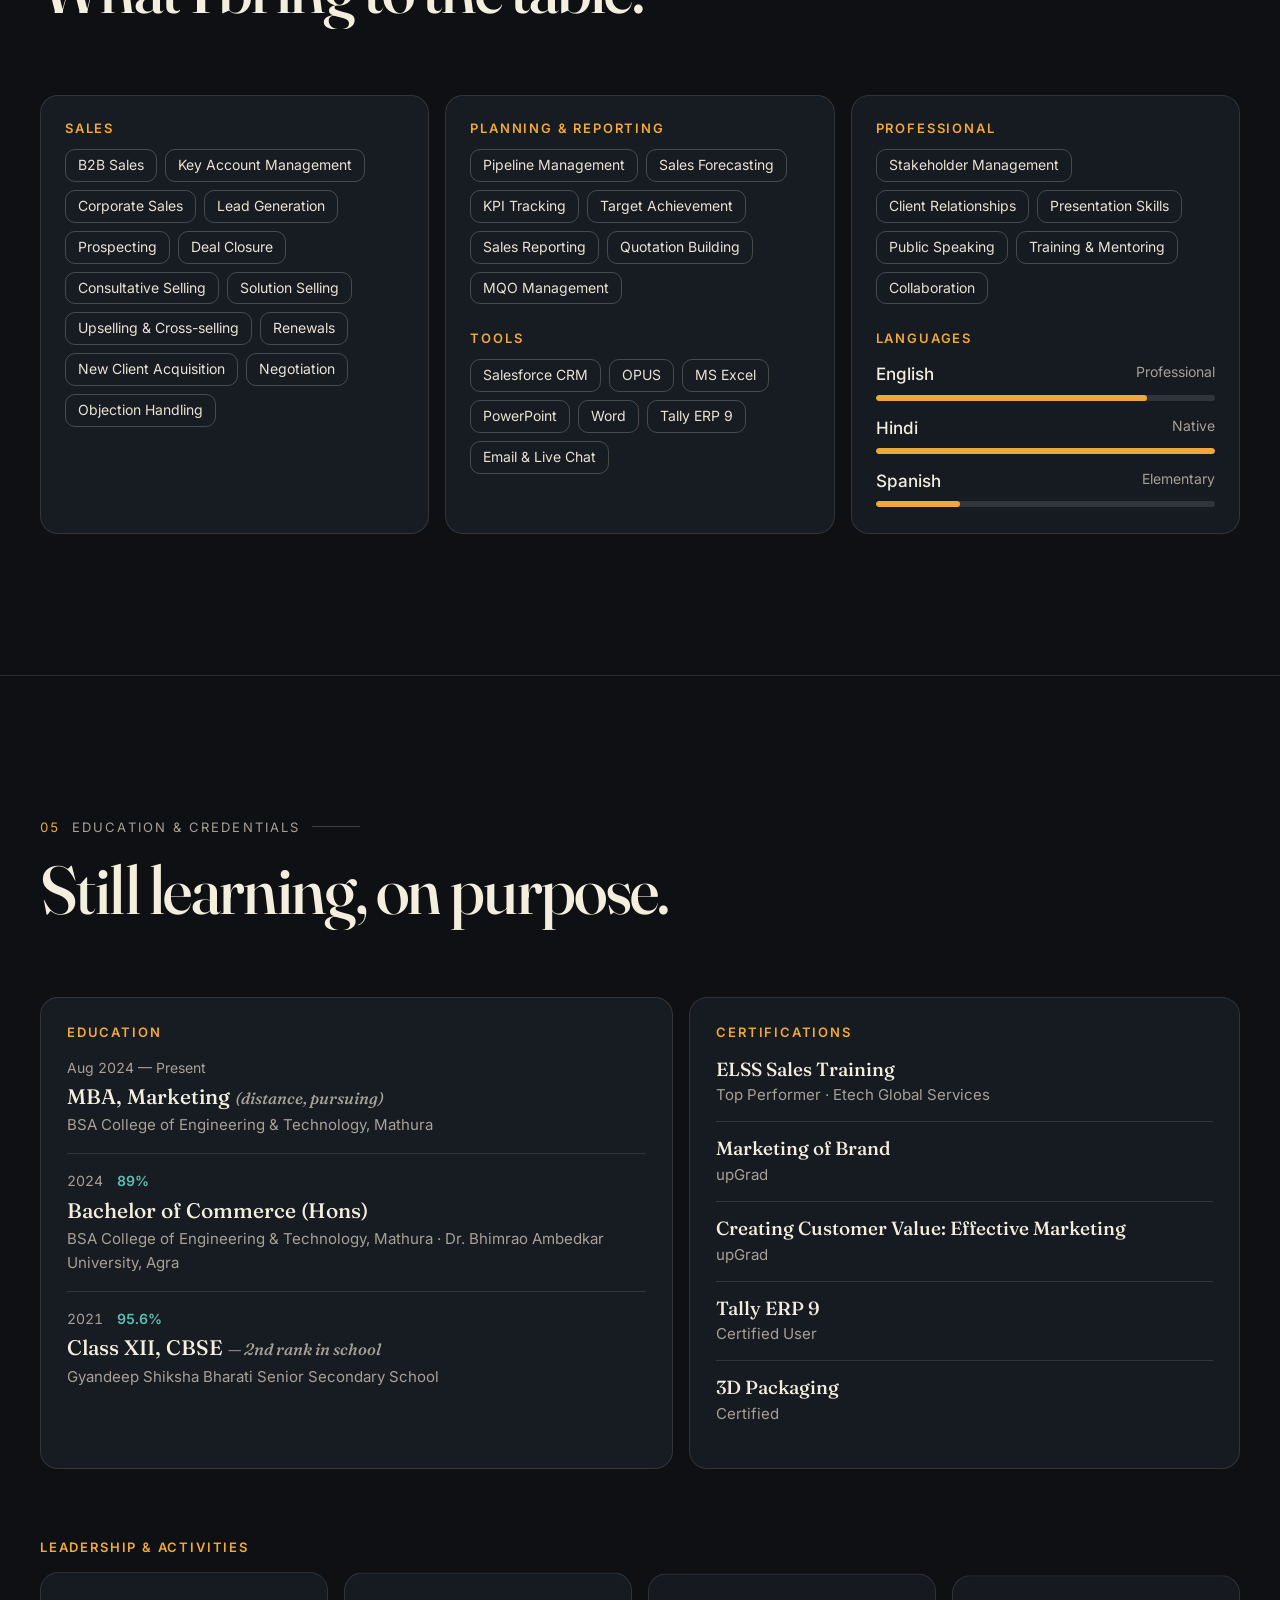
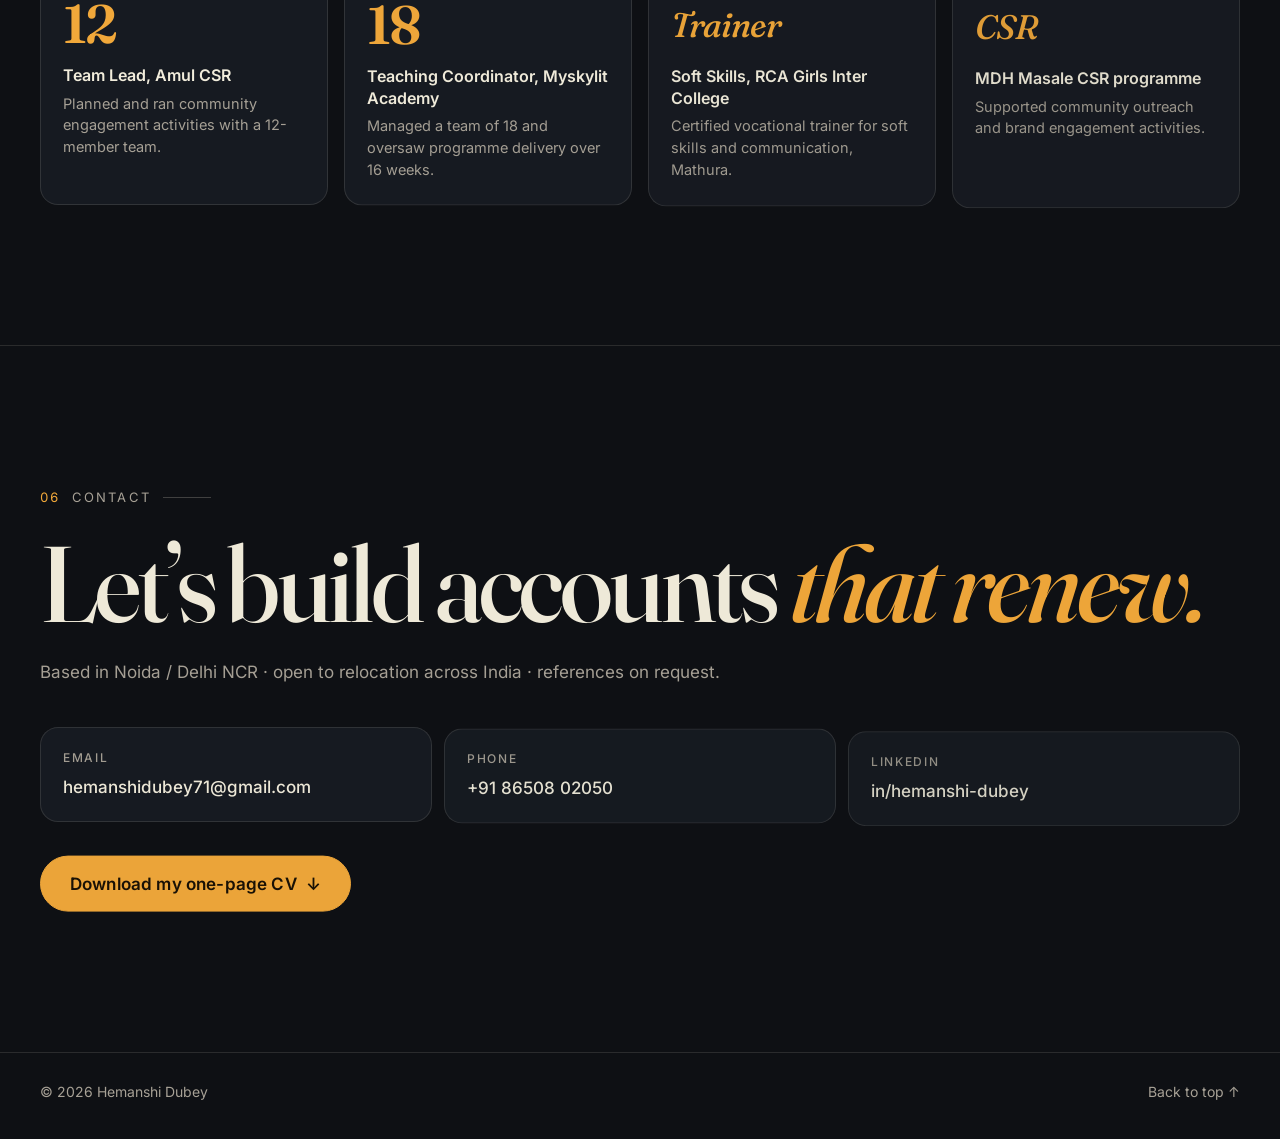
==== commit dbac023e: "Make browsers fetch the new portrait instead of a cached old one assets/ was served as immutable for" ====
--- a/index.html
+++ b/index.html
@@ -11,14 +11,14 @@
   <meta property="og:title" content="Hemanshi Dubey — B2B Sales & Key Account Manager">
   <meta property="og:description" content="88% quota attainment · 70% client retention · Real estate & US B2B sales. Info Edge (99acres.com).">
   <meta property="og:url" content="https://hemanshiportfolio-mxp3.vercel.app/">
-  <meta property="og:image" content="https://hemanshiportfolio-mxp3.vercel.app/assets/og.jpg">
+  <meta property="og:image" content="https://hemanshiportfolio-mxp3.vercel.app/assets/og.jpg?v=85c449a0">
   <meta property="og:image:width" content="1200">
   <meta property="og:image:height" content="630">
   <meta name="twitter:card" content="summary_large_image">
   <link rel="icon" href="assets/favicon.svg" type="image/svg+xml">
   <link rel="preload" href="assets/fonts/fraunces-normal.woff2" as="font" type="font/woff2" crossorigin>
   <link rel="preload" href="assets/fonts/inter-normal.woff2" as="font" type="font/woff2" crossorigin>
-  <link rel="preload" href="assets/hemanshi.webp" as="image" type="image/webp">
+  <link rel="preload" href="assets/hemanshi.webp?v=d48c7ef8" as="image" type="image/webp">
   <script>document.documentElement.classList.add("js")</script>
   <link rel="stylesheet" href="styles.css">
   <script type="application/ld+json">
@@ -92,7 +92,7 @@
           <path class="blob-ink blob-ink--b"/>
           <path class="blob-ink"/>
         </svg></div>
-        <img class="hero__photo" src="assets/hemanshi.webp" width="900" height="957" alt="Portrait of Hemanshi Dubey in a white embroidered kurta and red dupatta" fetchpriority="high">
+        <img class="hero__photo" src="assets/hemanshi.webp?v=d48c7ef8" width="900" height="957" alt="Portrait of Hemanshi Dubey in a white embroidered kurta and red dupatta" fetchpriority="high">
         <div class="chip chip--a"><b>88%</b> quota attainment</div>
         <div class="chip chip--b"><b>70%</b> client retention</div>
         <div class="chip chip--c">Salesforce CRM</div>
